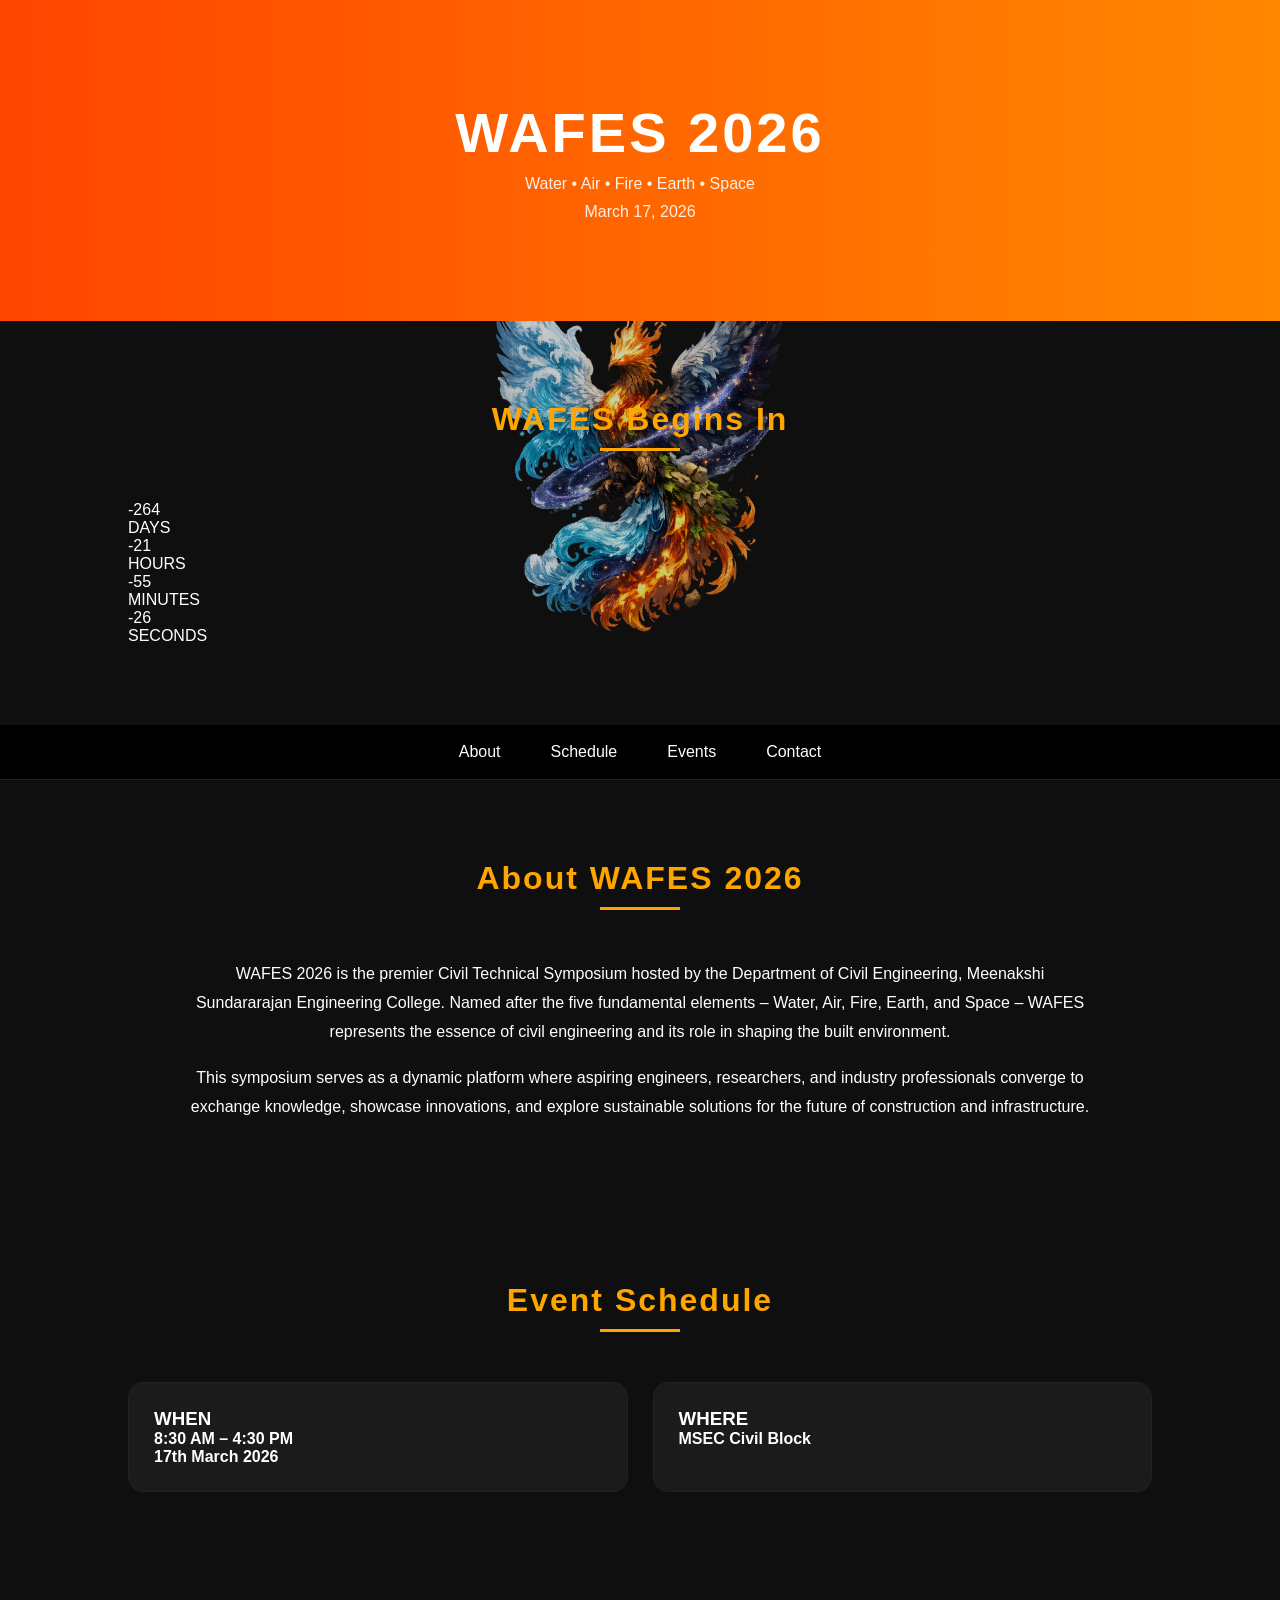
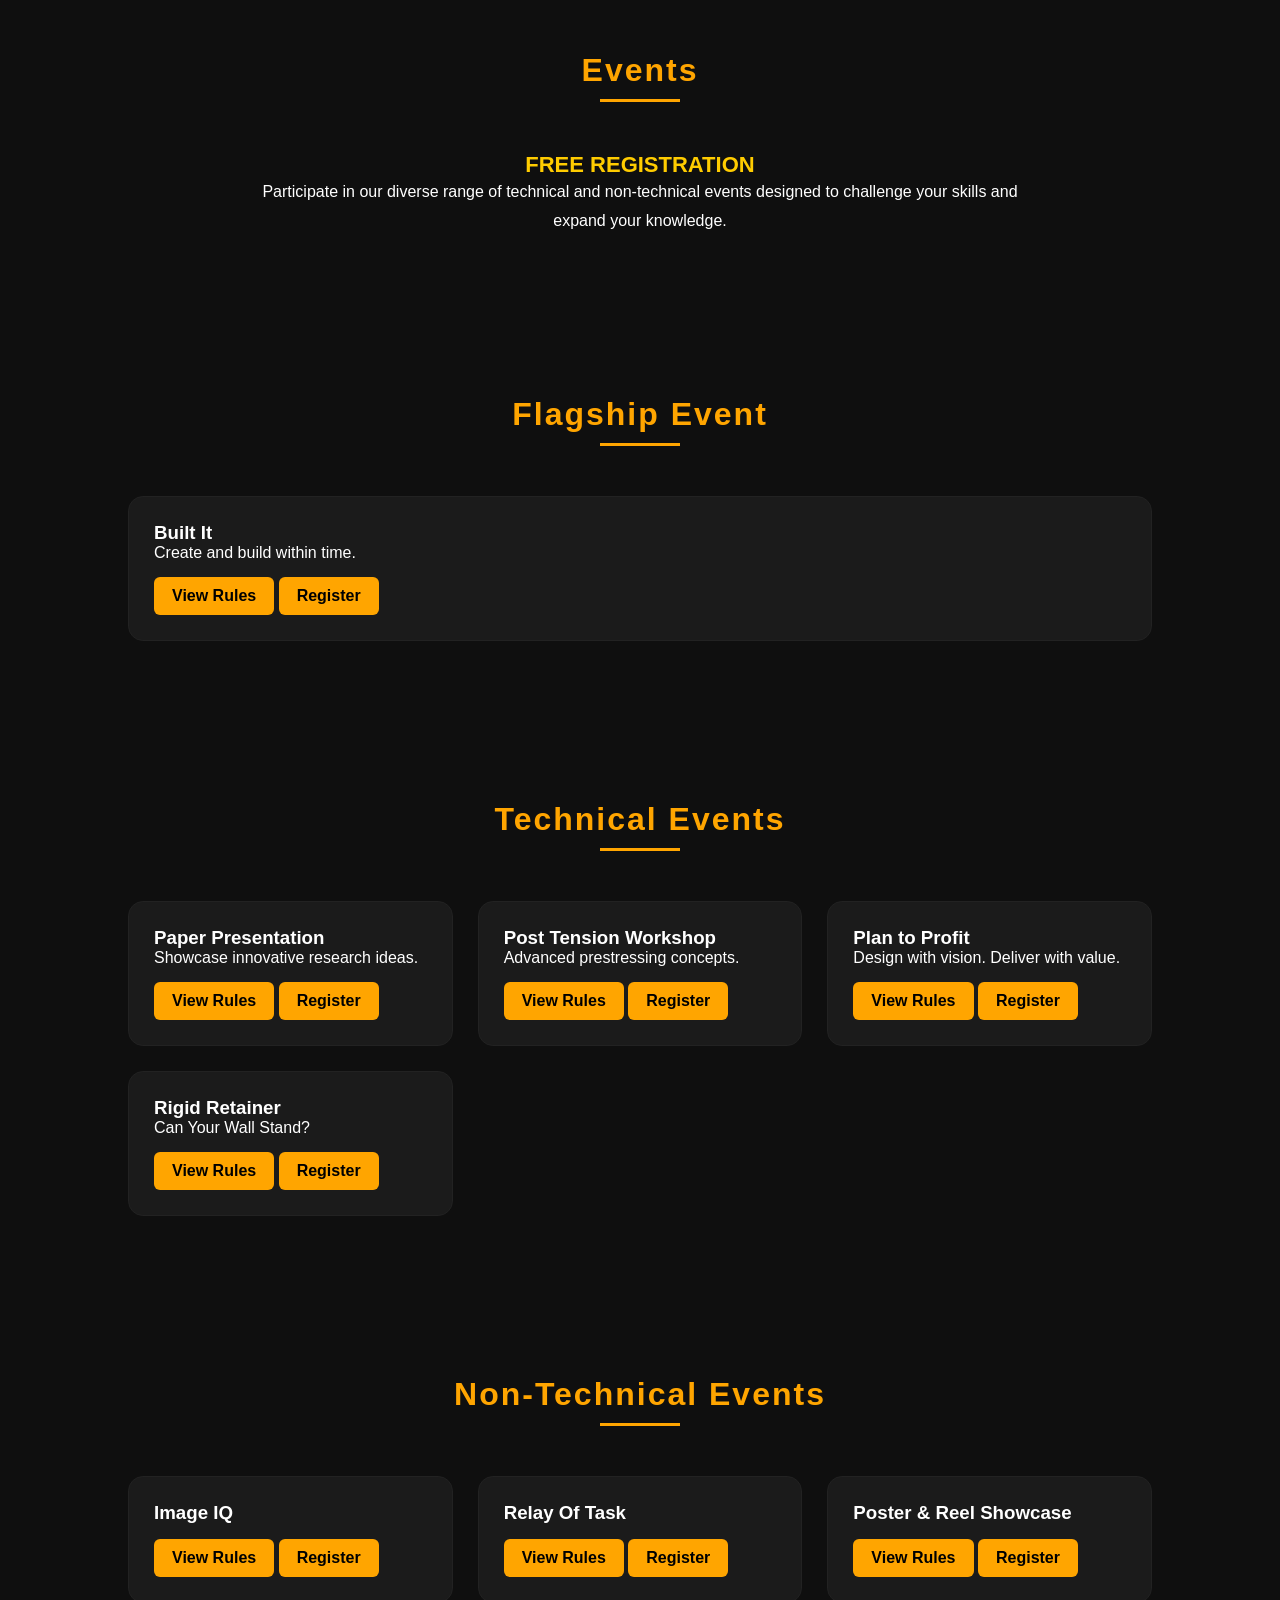
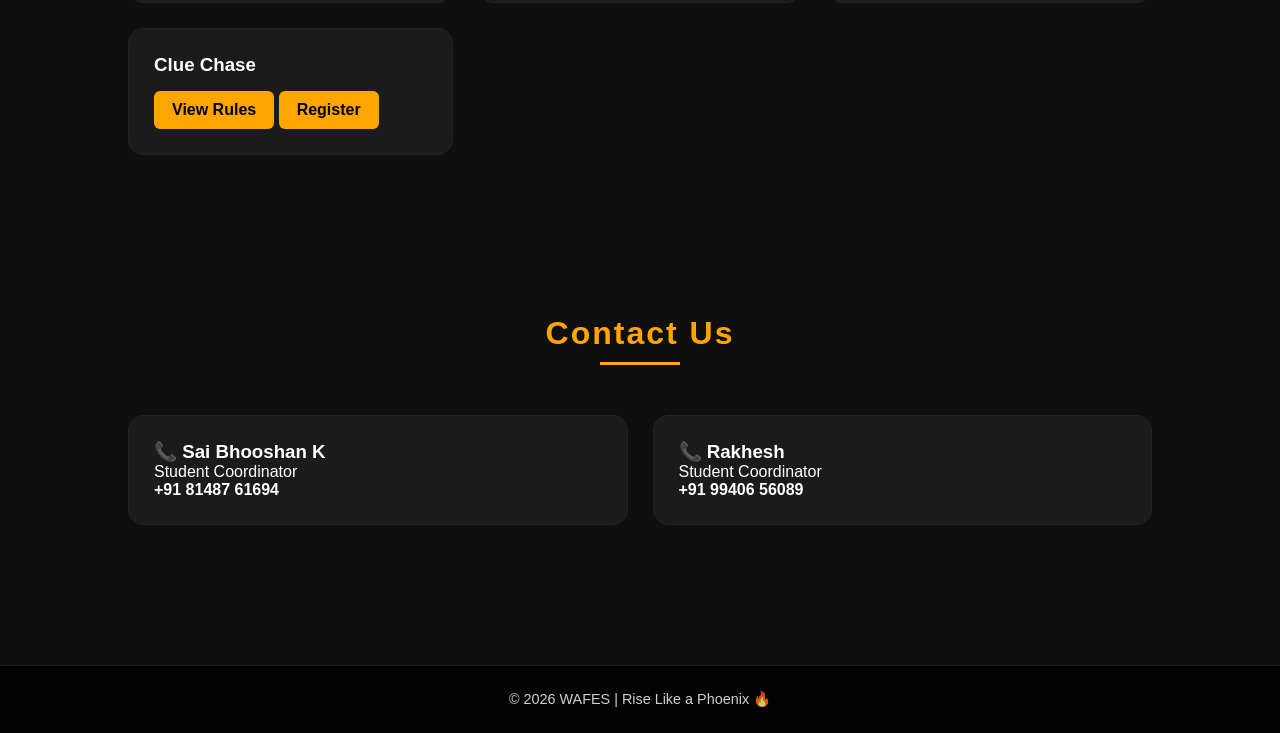
==== index.html @ 99a7db10 "Update index.html" ====
<!DOCTYPE html>
<html>
<head>
<title>WAFES 2026</title>
<link rel="stylesheet" href="style.css">
</head>
<body>

<header>
    <h1>WAFES 2026</h1>
    <p>Water • Air • Fire • Earth • Space</p>
    <p>March 17, 2026</p>
</header>
<section id="countdown" class="phoenix-countdown">

<h2 class="section-title">WAFES Begins In</h2>

<div class="countdown-container">

<div class="time-box">
<span id="days">00</span>
<p>DAYS</p>
</div>

<div class="time-box">
<span id="hours">00</span>
<p>HOURS</p>
</div>

<div class="time-box">
<span id="minutes">00</span>
<p>MINUTES</p>
</div>

<div class="time-box">
<span id="seconds">00</span>
<p>SECONDS</p>
</div>

</div>
</section>
<nav>
    <a href="#about">About</a>
    <a href="#schedule">Schedule</a>
    <a href="#events">Events</a>
    <a href="#contact">Contact</a>
</nav>

<!-- ================= ABOUT ================= -->

<section id="about">
<h2 class="section-title">About WAFES 2026</h2>

<p style="text-align:center; max-width:900px; margin:auto; line-height:1.8;">
WAFES 2026 is the premier Civil Technical Symposium hosted by the Department of Civil Engineering, 
Meenakshi Sundararajan Engineering College. Named after the five fundamental elements – 
Water, Air, Fire, Earth, and Space – WAFES represents the essence of civil engineering 
and its role in shaping the built environment.
</p>

<br>

<p style="text-align:center; max-width:900px; margin:auto; line-height:1.8;">
This symposium serves as a dynamic platform where aspiring engineers, researchers, and 
industry professionals converge to exchange knowledge, showcase innovations, and explore 
sustainable solutions for the future of construction and infrastructure.
</p>

</section>


<!-- ================= SCHEDULE ================= -->

<section id="schedule">
<h2 class="section-title">Event Schedule</h2>

<div class="card-container">

<div class="card">
<h3>WHEN</h3>
<p><strong>8:30 AM – 4:30 PM</strong></p>
<p><strong>17th March 2026</strong></p>
</div>

<div class="card">
<h3>WHERE</h3>
<p><strong>MSEC Civil Block</strong></p>
</div>

</div>
</section>


<!-- ================= EVENTS INTRO ================= -->

<section id="events">
<h2 class="section-title">Events</h2>

<p style="text-align:center; font-size:22px; font-weight:bold; color:#ffcc00;">
FREE REGISTRATION
</p>

<p style="text-align:center; max-width:800px; margin:auto; line-height:1.8;">
Participate in our diverse range of technical and non-technical events 
designed to challenge your skills and expand your knowledge.
</p>
</section>


<!-- ================= FLAGSHIP ================= -->

<section id="flagship">
<h2 class="section-title">Flagship Event</h2>
<div class="card-container">

<div class="card">
<h3>Built It</h3>
<p>Create and build within time.</p>
<a href="builtit.html" class="btn">View Rules</a>
<a href="https://forms.gle/LMR7s865c6bFuXPj8" class="btn" target="_blank">Register</a>
</div>

</div>
</section>


<!-- ================= TECHNICAL ================= -->

<section id="technical">
<h2 class="section-title">Technical Events</h2>
<div class="card-container">

<div class="card">
<h3>Paper Presentation</h3>
<p>Showcase innovative research ideas.</p>
<a href="paper.html" class="btn">View Rules</a>
<a href="https://forms.gle/YTh8qnEzkk6d4FWK6" class="btn" target="_blank">Register</a>
</div>

<div class="card">
<h3>Post Tension Workshop</h3>
<p>Advanced prestressing concepts.</p>
<a href="workshop.html" class="btn">View Rules</a>
<a href="https://forms.gle/D3djdrisc8imSuxW9" class="btn" target="_blank">Register</a>
</div>

<div class="card">
<h3>Plan to Profit</h3>
<p>Design with vision. Deliver with value.</p>
<a href="plantoprofit.html" class="btn">View Rules</a>
<a href="https://forms.gle/Ut1b26P6ozjXhBGm8" class="btn" target="_blank">Register</a>
</div>

<div class="card">
<h3>Rigid Retainer</h3>
<p>Can Your Wall Stand?</p>
<a href="rigidretainer.html" class="btn">View Rules</a>
<a href="https://forms.gle/1PHWmbJtMH1wiXCJ9" class="btn" target="_blank">Register</a>
</div>

</div>
</section>


<!-- ================= NON TECHNICAL ================= -->

<section id="nontechnical">
<h2 class="section-title">Non-Technical Events</h2>
<div class="card-container">

<div class="card">
<h3>Image IQ</h3>
<a href="imageiq.html" class="btn">View Rules</a>
<a href="https://forms.gle/N59PdUMirotVu2ZA7" class="btn" target="_blank">Register</a>
</div>

<div class="card">
<h3>Relay Of Task</h3>
<a href="relayoftask.html" class="btn">View Rules</a>
<a href="https://forms.gle/SJU5eb6zxQ5WBH6Y6" class="btn" target="_blank">Register</a>
</div>

<div class="card">
<h3>Poster & Reel Showcase</h3>
<a href="reelshowcase.html" class="btn">View Rules</a>
<a href="https://forms.gle/GQEqpPAKpvbL6JX58" class="btn" target="_blank">Register</a>
</div>

<div class="card">
<h3>Clue Chase</h3>
<a href="cluechase.html" class="btn">View Rules</a>
<a href="https://forms.gle/FziQ5K68jniT3Gco8" class="btn" target="_blank">Register</a>
</div>

</div>
</section>


<!-- ================= CONTACT ================= -->

<section id="contact">
<h2 class="section-title">Contact Us</h2>

<div class="card-container">

<div class="card">
<h3>📞 Sai Bhooshan K</h3>
<p>Student Coordinator</p>
<p><strong>+91 81487 61694</strong></p>
</div>

<div class="card">
<h3>📞 Rakhesh</h3>
<p>Student Coordinator</p>
<p><strong>+91 99406 56089</strong></p>
</div>


</div>
</section>


<footer>
© 2026 WAFES | Rise Like a Phoenix 🔥
</footer>

<img src="phoenix.png" class="phoenix">
<script>

const eventDate = new Date("March 17, 2026 09:00:00").getTime();

setInterval(function() {

const now = new Date().getTime();
const distance = eventDate - now;

const days = Math.floor(distance / (1000 * 60 * 60 * 24));
const hours = Math.floor((distance % (1000 * 60 * 60 * 24)) / (1000 * 60 * 60));
const minutes = Math.floor((distance % (1000 * 60 * 60)) / (1000 * 60));
const seconds = Math.floor((distance % (1000 * 60)) / 1000);

document.getElementById("days").innerHTML = days;
document.getElementById("hours").innerHTML = hours;
document.getElementById("minutes").innerHTML = minutes;
document.getElementById("seconds").innerHTML = seconds;

},1000);

</script>
</body>

</html>
---- style.css ----
* {
    margin: 0;
    padding: 0;
    box-sizing: border-box;
    font-family: 'Segoe UI', sans-serif;
    scroll-behavior: smooth;
}

body {
    background: #0f0f0f;
    color: white;
}

/* ================= HEADER ================= */

header {
    text-align: center;
    padding: 100px 20px;
    background: linear-gradient(90deg, #ff4500, #ff8800);
    position: relative;
    overflow: hidden;
}

header h1 {
    font-size: 3.5rem;
    letter-spacing: 3px;
    animation: fadeInDown 1s ease;
}

header p {
    margin-top: 10px;
    opacity: 0.9;
}

/* ================= NAV ================= */

nav {
    background: black;
    display: flex;
    justify-content: center;
    padding: 18px;
    position: sticky;
    top: 0;
    z-index: 1000;
    border-bottom: 1px solid #222;
}

nav a {
    color: white;
    margin: 0 25px;
    text-decoration: none;
    position: relative;
    transition: 0.3s ease;
}

nav a::after {
    content: "";
    width: 0%;
    height: 2px;
    background: orange;
    position: absolute;
    bottom: -5px;
    left: 0;
    transition: 0.3s;
}

nav a:hover::after {
    width: 100%;
}

nav a:hover {
    color: orange;
}

/* ================= SECTIONS ================= */

section {
    padding: 80px 10%;
}

.section-title {
    text-align: center;
    margin-bottom: 50px;
    color: orange;
    font-size: 2rem;
    letter-spacing: 2px;
    position: relative;
}

.section-title::after {
    content: "";
    width: 80px;
    height: 3px;
    background: orange;
    display: block;
    margin: 10px auto;
}

/* ================= CARDS ================= */

.card-container {
    display: grid;
    grid-template-columns: repeat(auto-fit, minmax(250px, 1fr));
    gap: 25px;
}

.card {
    background: #1b1b1b;
    padding: 25px;
    border-radius: 15px;
    transition: 0.4s ease;
    border: 1px solid #222;
    position: relative;
    overflow: hidden;
}

.card:hover {
    transform: translateY(-10px);
    box-shadow: 0 0 20px rgba(255, 136, 0, 0.4);
    border: 1px solid orange;
}

/* subtle top glow line */
.card::before {
    content: "";
    position: absolute;
    top: 0;
    left: 0;
    height: 3px;
    width: 0%;
    background: linear-gradient(90deg, #ff4500, orange);
    transition: 0.4s;
}

.card:hover::before {
    width: 100%;
}

/* ================= BUTTONS ================= */

.btn {
    display: inline-block;
    margin-top: 15px;
    padding: 10px 18px;
    background: orange;
    color: black;
    text-decoration: none;
    border-radius: 6px;
    font-weight: bold;
    transition: 0.3s ease;
}

.btn:hover {
    background: #ff4500;
    transform: scale(1.05);
    box-shadow: 0 0 12px rgba(255, 136, 0, 0.6);
}

/* ================= FOOTER ================= */

footer {
    text-align: center;
    padding: 25px;
    background: black;
    margin-top: 60px;
    border-top: 1px solid #222;
    font-size: 0.9rem;
    opacity: 0.8;
}

/* ================= ANIMATIONS ================= */

@keyframes fadeInDown {
    from {
        opacity: 0;
        transform: translateY(-30px);
    }
    to {
        opacity: 1;
        transform: translateY(0);
    }
}/* Cinematic Phoenix Entry */

.phoenix {
    position: fixed;
    top: 50%;
    left: 50%;
    width: 150px;
    transform: translate(-50%, -50%) scale(0.2);
    animation: phoenixEntry 4s ease-out forwards, 
               phoenixHover 4s ease-in-out infinite 4s;
    opacity: 0;
    z-index: -1;
    pointer-events: none;
}

/* Flying toward us */
@keyframes phoenixEntry {
    0% {
        transform: translate(-50%, -50%) scale(0.2);
        opacity: 0;
    }
    50% {
        opacity: 1;
    }
    100% {
        transform: translate(-50%, -50%) scale(2);
        opacity: 0.8;
    }
}

/* Hover effect */
@keyframes phoenixHover {
    0% {
        transform: translate(-50%, -52%) scale(2);
    }
    50% {
        transform: translate(-50%, -48%) scale(2);
    }
    100% {
        transform: translate(-50%, -52%) scale(2);
    }
}
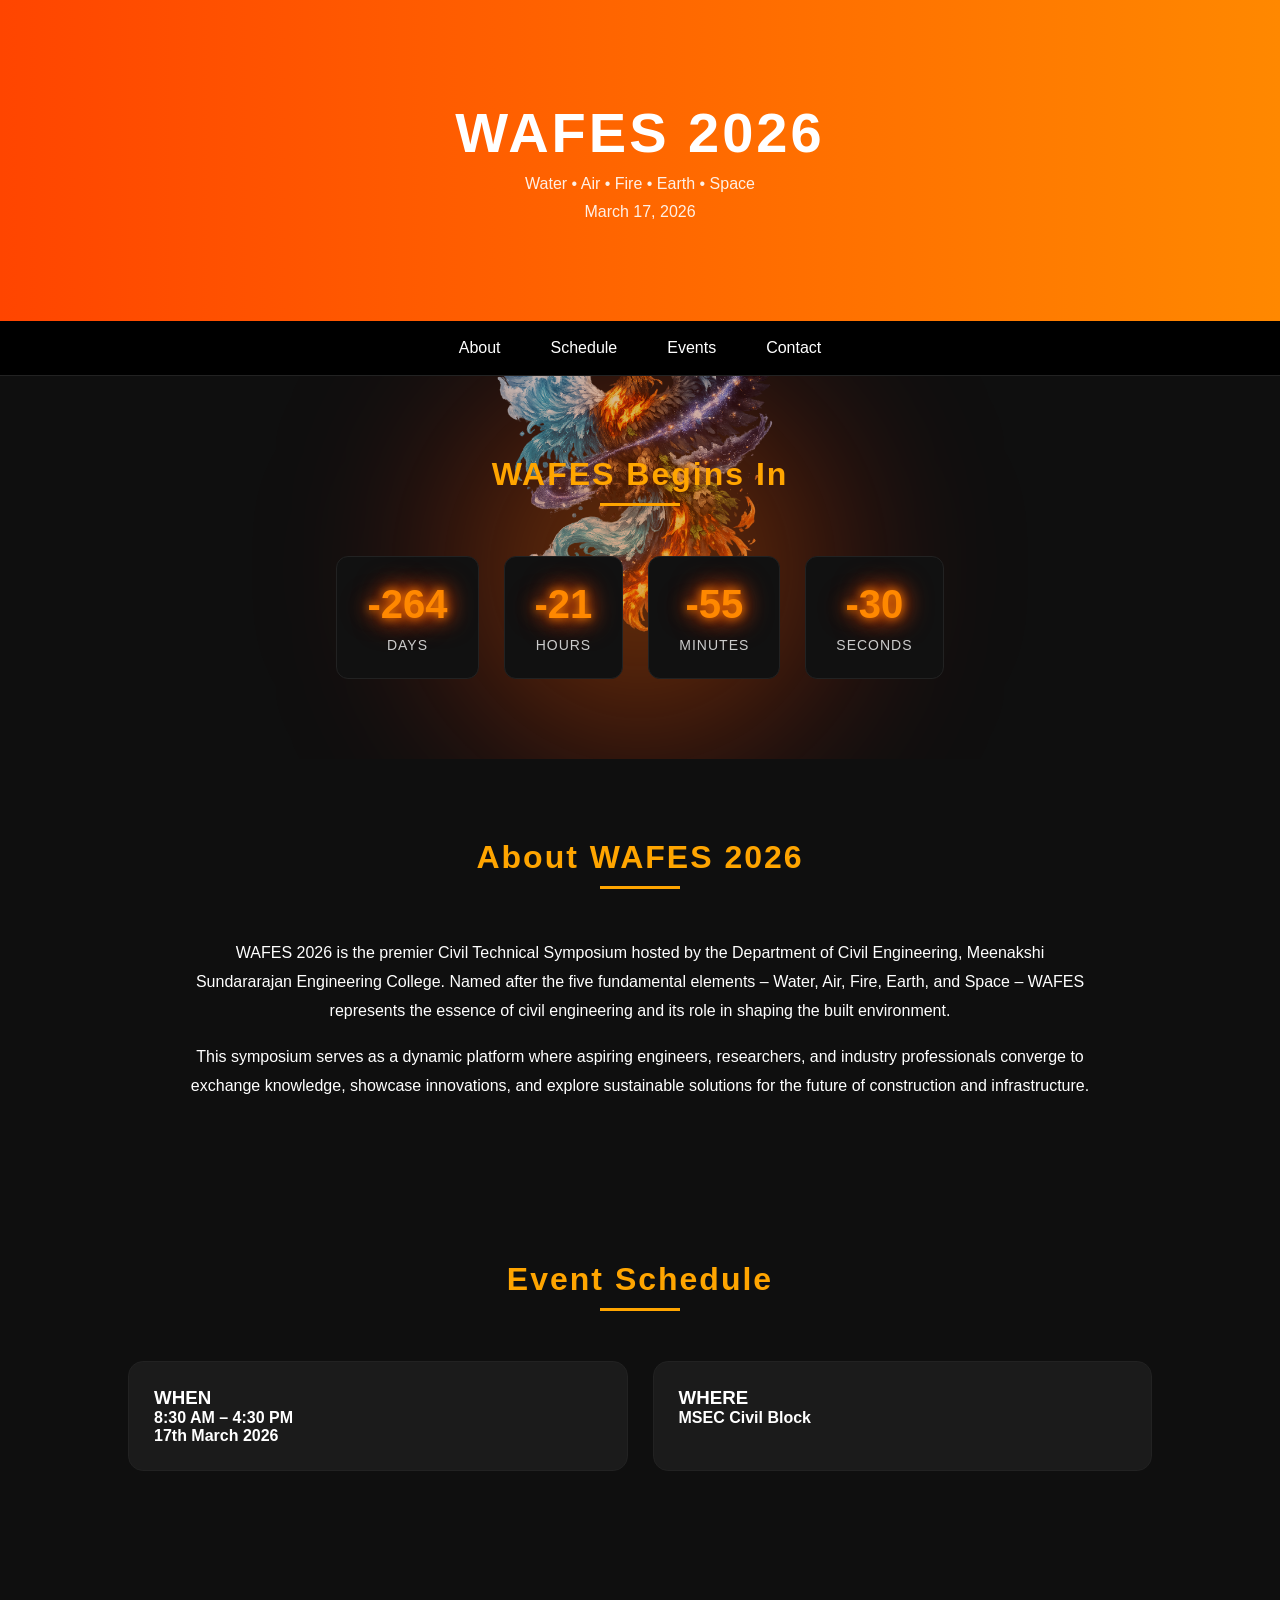
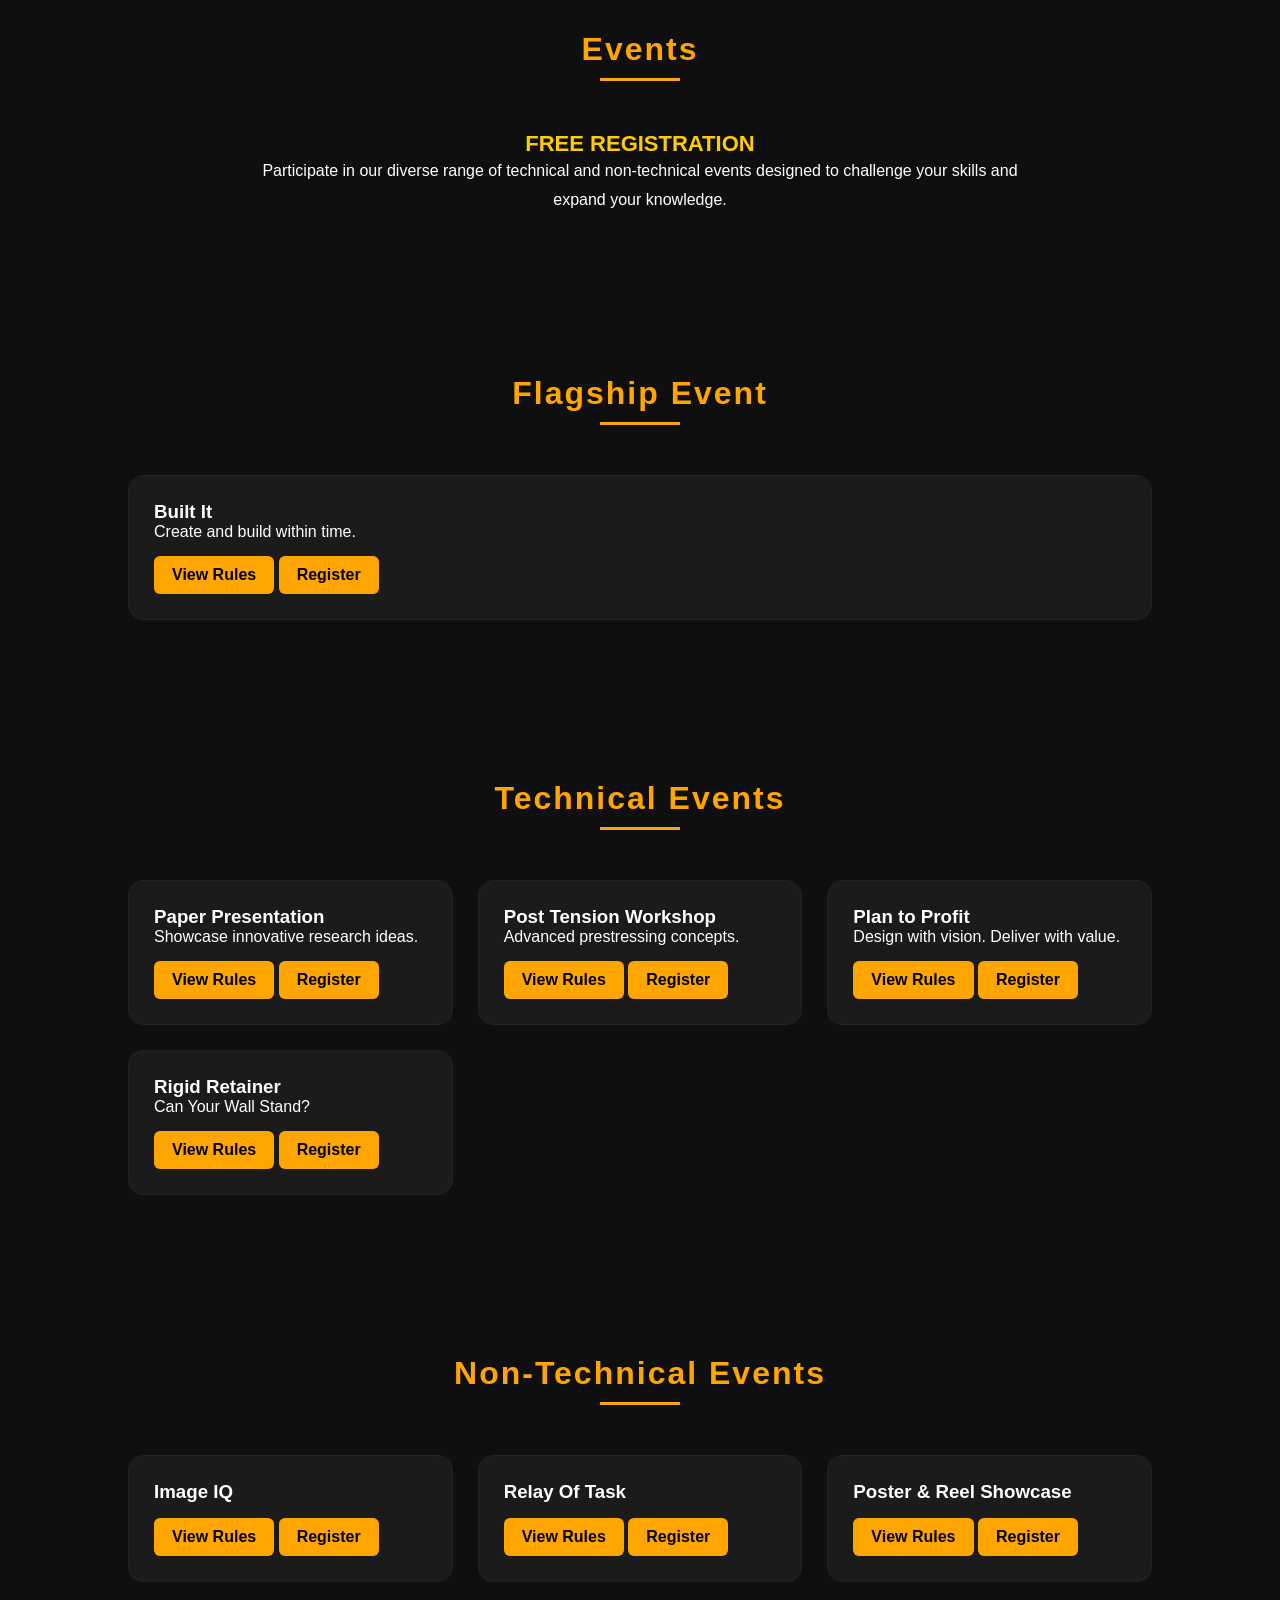
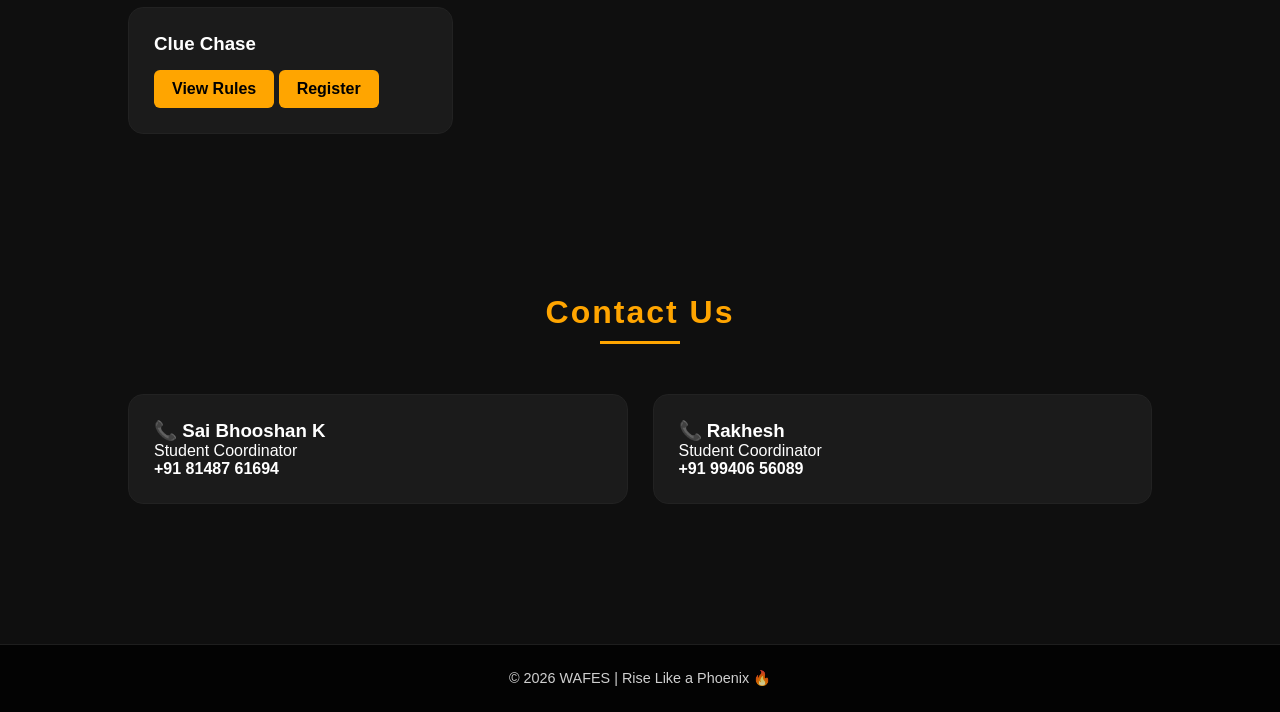
==== commit b296d359: "Update index.html" ====
--- a/index.html
+++ b/index.html
@@ -11,40 +11,41 @@
     <p>Water • Air • Fire • Earth • Space</p>
     <p>March 17, 2026</p>
 </header>
-<section id="countdown" class="phoenix-countdown">
-
-<h2 class="section-title">WAFES Begins In</h2>
-
-<div class="countdown-container">
-
-<div class="time-box">
-<span id="days">00</span>
-<p>DAYS</p>
-</div>
-
-<div class="time-box">
-<span id="hours">00</span>
-<p>HOURS</p>
-</div>
-
-<div class="time-box">
-<span id="minutes">00</span>
-<p>MINUTES</p>
-</div>
-
-<div class="time-box">
-<span id="seconds">00</span>
-<p>SECONDS</p>
-</div>
-
-</div>
-</section>
 <nav>
     <a href="#about">About</a>
     <a href="#schedule">Schedule</a>
     <a href="#events">Events</a>
     <a href="#contact">Contact</a>
 </nav>
+<section id="countdown" class="phoenix-countdown">
+
+<h2 class="section-title">WAFES Begins In</h2>
+
+<div class="countdown-container">
+
+<div class="time-box">
+<span id="days">00</span>
+<p>DAYS</p>
+</div>
+
+<div class="time-box">
+<span id="hours">00</span>
+<p>HOURS</p>
+</div>
+
+<div class="time-box">
+<span id="minutes">00</span>
+<p>MINUTES</p>
+</div>
+
+<div class="time-box">
+<span id="seconds">00</span>
+<p>SECONDS</p>
+</div>
+
+</div>
+</section>
+
 
 <!-- ================= ABOUT ================= -->
 
@@ -252,3 +253,4 @@
 </html>
 
 
+
--- a/style.css
+++ b/style.css
@@ -221,3 +221,85 @@
         transform: translate(-50%, -52%) scale(2);
     }
 }
+/* COUNTDOWN */
+
+.countdown-container{
+display:flex;
+justify-content:center;
+gap:25px;
+margin-top:40px;
+flex-wrap:wrap;
+}
+
+.time-box{
+background:#111;
+padding:25px 30px;
+border-radius:12px;
+text-align:center;
+border:1px solid #222;
+transition:0.4s;
+}
+
+.time-box span{
+font-size:2.5rem;
+font-weight:bold;
+color:#ff8800;
+text-shadow:0 0 10px #ff8800,
+0 0 20px #ff4500,
+0 0 30px #ff4500;
+}
+
+.time-box p{
+margin-top:10px;
+font-size:14px;
+letter-spacing:1px;
+color:#ccc;
+}
+
+.time-box:hover{
+transform:translateY(-8px);
+box-shadow:0 0 20px rgba(255,136,0,0.7),
+0 0 40px rgba(255,69,0,0.6);
+border:1px solid orange;
+}
+
+/* PHOENIX FLAME GLOW */
+
+.phoenix-countdown{
+position:relative;
+overflow:hidden;
+}
+
+.phoenix-countdown::before{
+content:"";
+position:absolute;
+top:50%;
+left:50%;
+transform:translate(-50%,-50%);
+width:500px;
+height:500px;
+background:radial-gradient(circle,
+rgba(255,136,0,0.4) 0%,
+rgba(255,69,0,0.3) 40%,
+rgba(255,0,0,0.1) 60%,
+transparent 75%);
+filter:blur(80px);
+animation:flameMove 6s infinite alternate;
+z-index:0;
+}
+
+.countdown-container{
+position:relative;
+z-index:1;
+}
+
+@keyframes flameMove{
+0%{
+transform:translate(-50%,-50%) scale(1);
+opacity:0.7;
+}
+100%{
+transform:translate(-50%,-55%) scale(1.2);
+opacity:1;
+}
+}
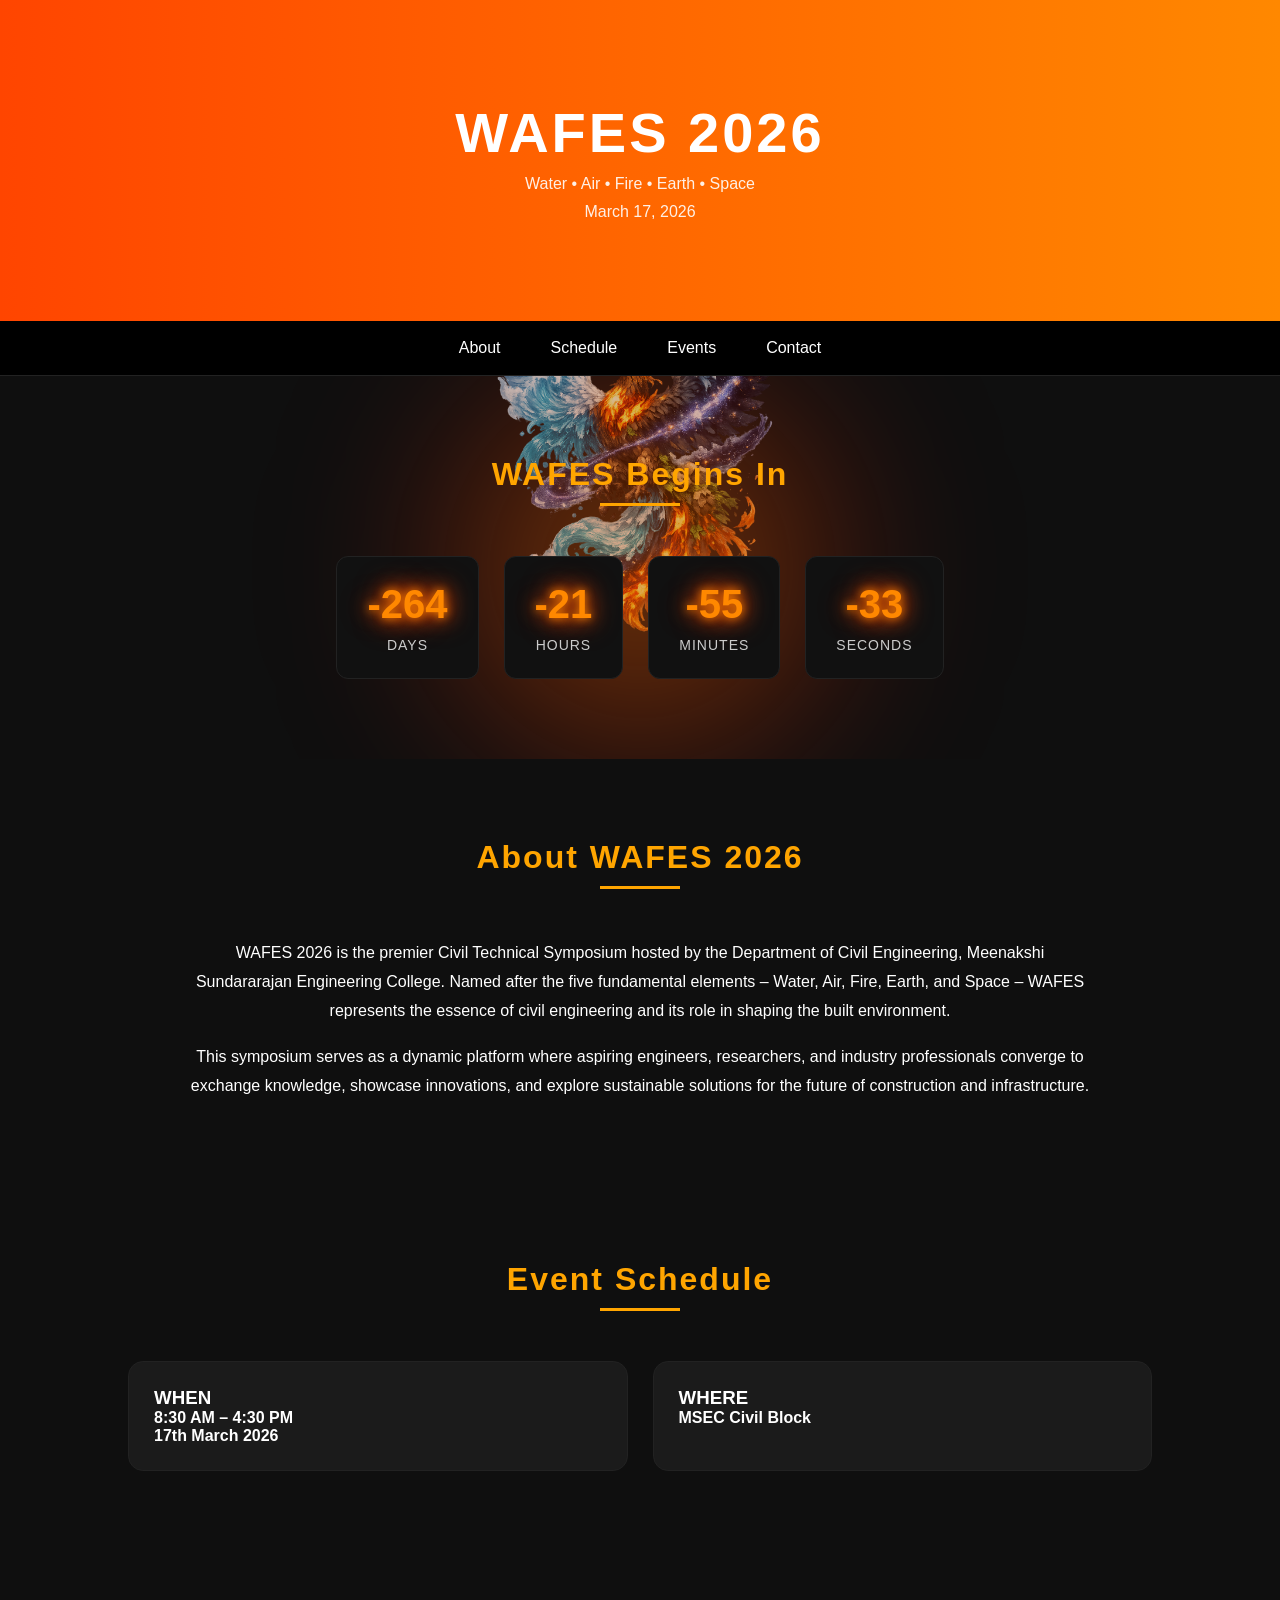
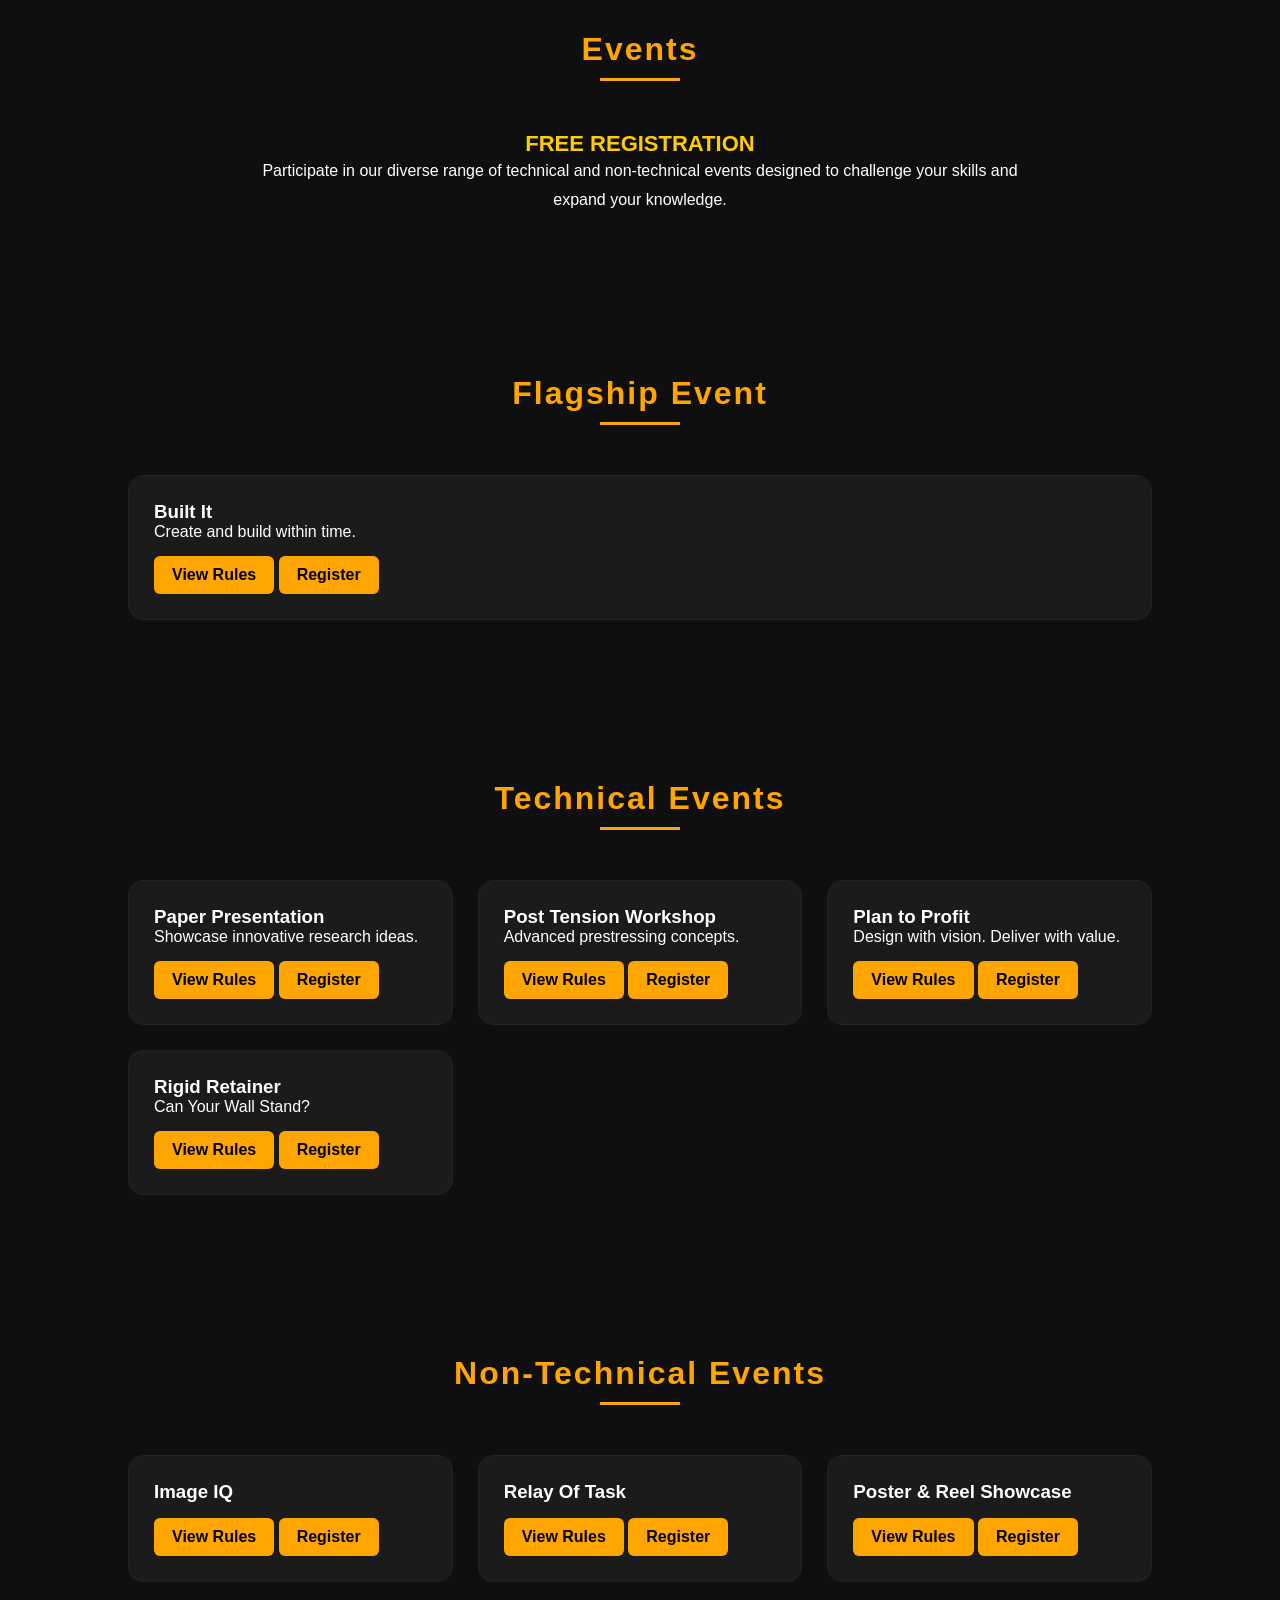
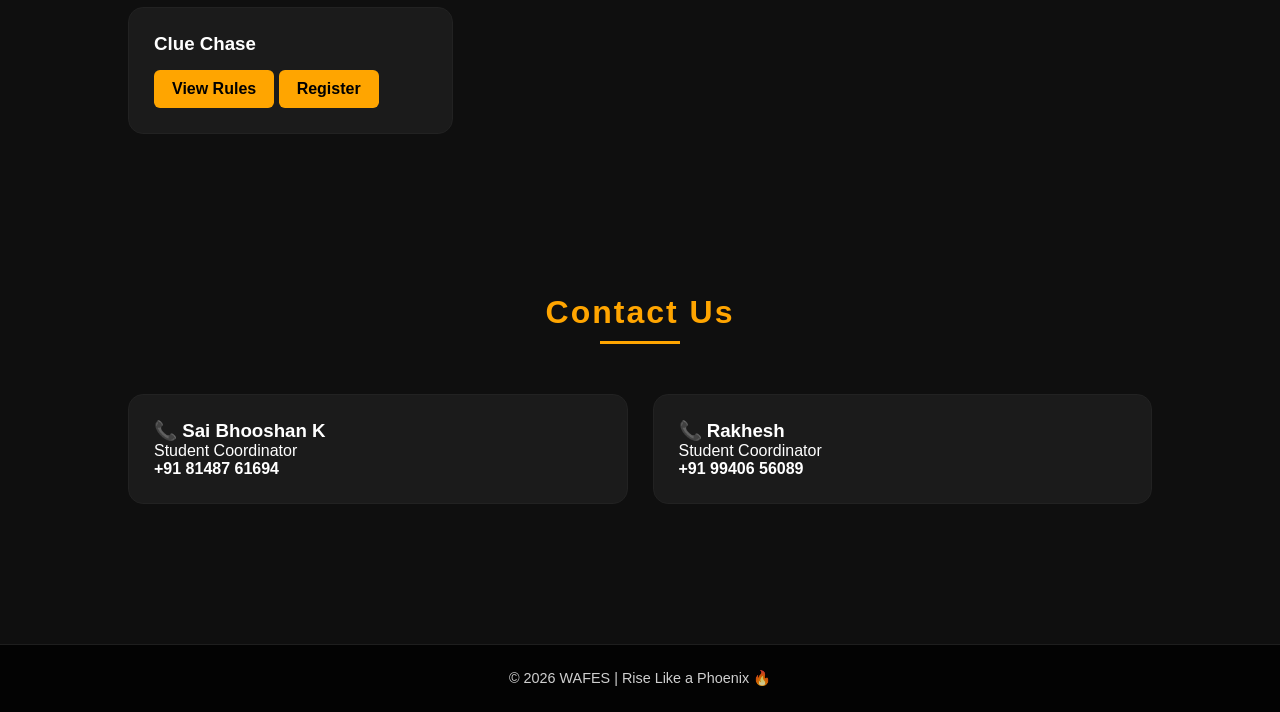
==== commit f038f44b: "Update index.html" ====
--- a/index.html
+++ b/index.html
@@ -2,6 +2,7 @@
 <html>
 <head>
 <title>WAFES 2026</title>
+<meta name="viewport" content="width=device-width, initial-scale=1.0">
 <link rel="stylesheet" href="style.css">
 </head>
 <body>
@@ -254,3 +255,4 @@
 
 
 
+
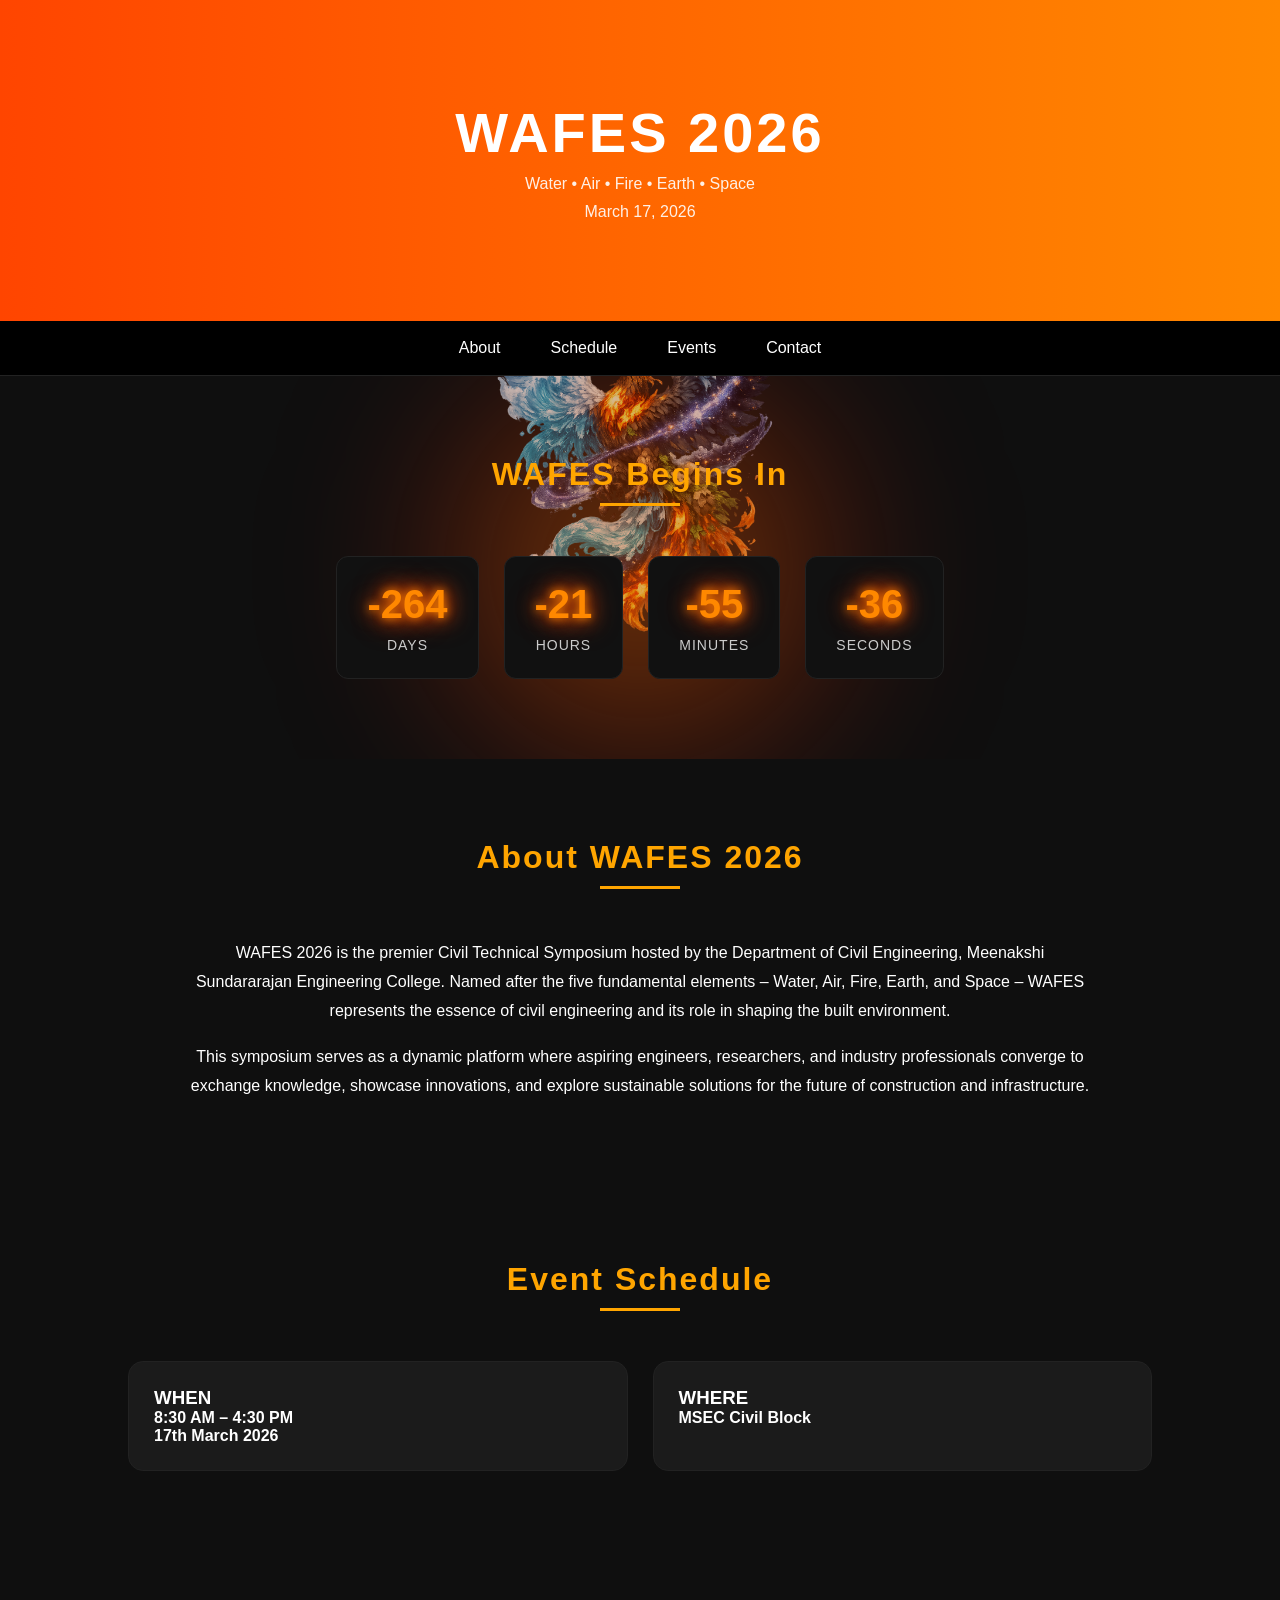
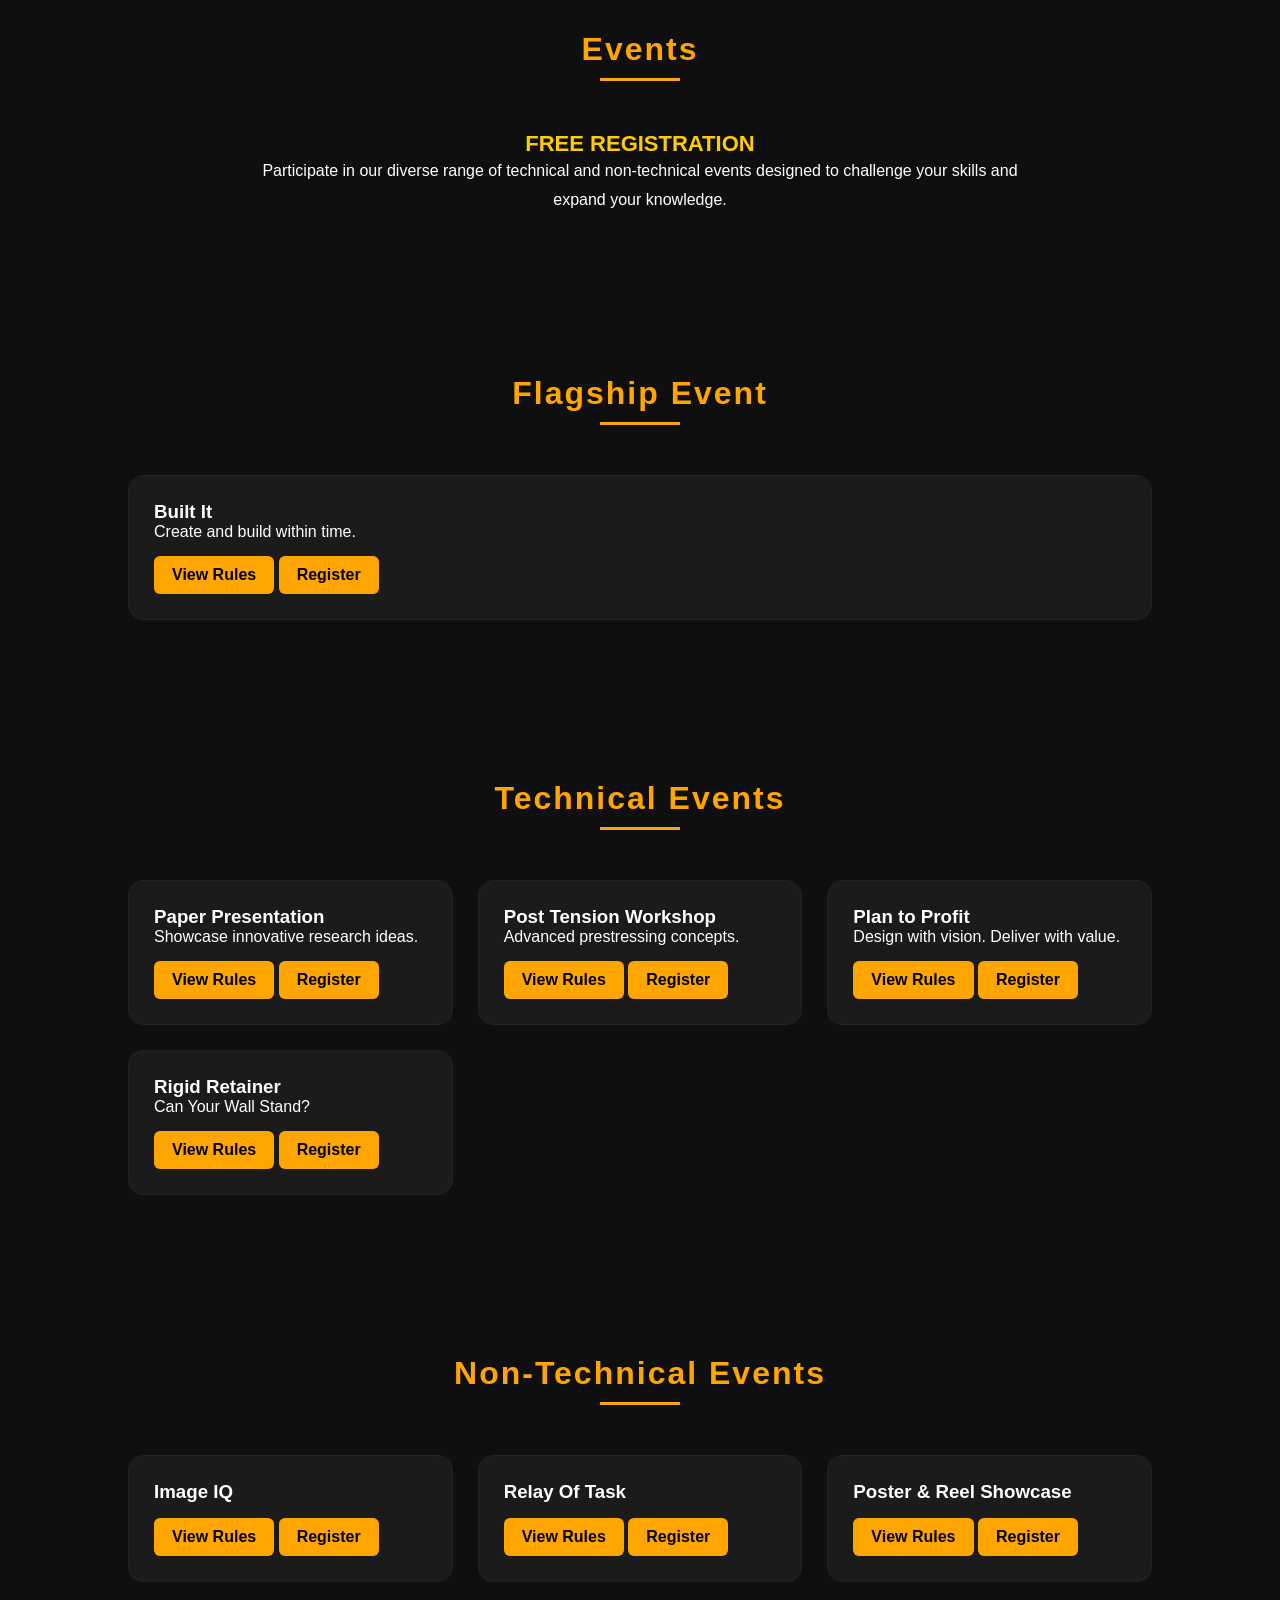
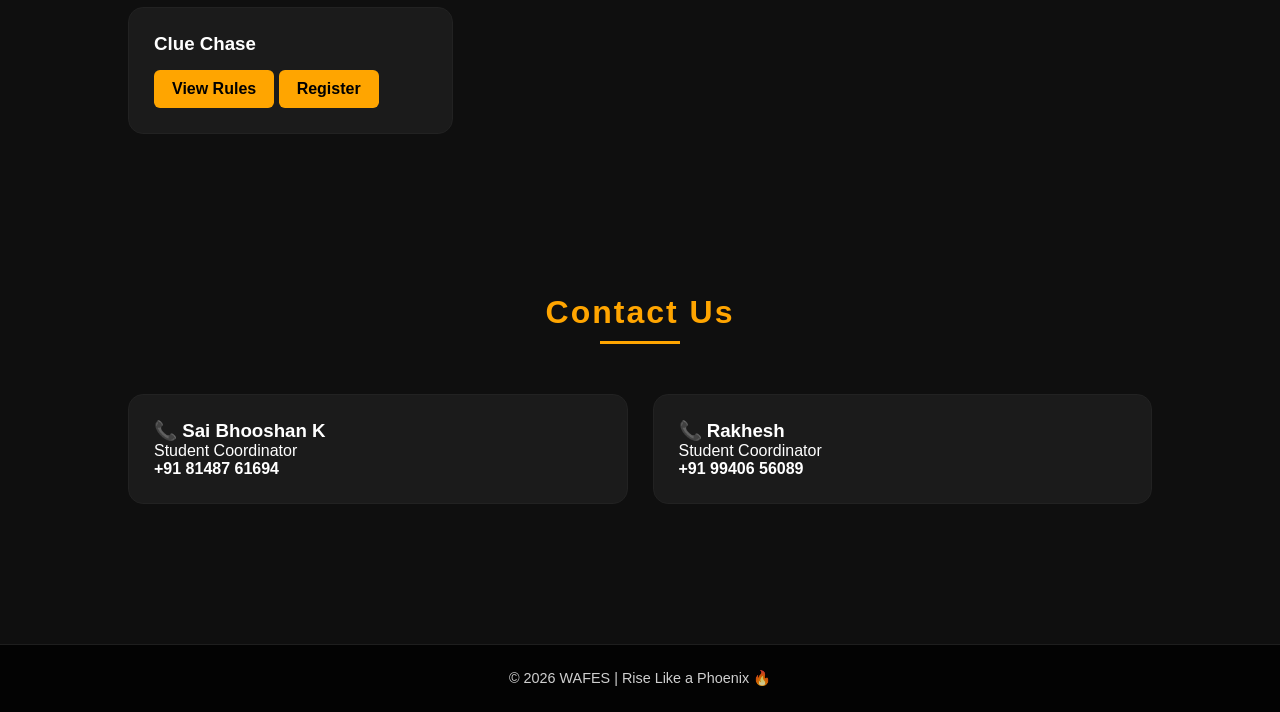
==== commit cd403843: "Update index.html" ====
--- a/index.html
+++ b/index.html
@@ -3,6 +3,7 @@
 <head>
 <title>WAFES 2026</title>
 <meta name="viewport" content="width=device-width, initial-scale=1.0">
+<link href="https://fonts.googleapis.com/css2?family=Orbitron:wght@400;600;800&display=swap" rel="stylesheet">
 <link rel="stylesheet" href="style.css">
 </head>
 <body>
@@ -256,3 +257,4 @@
 
 
 
+
--- a/style.css
+++ b/style.css
@@ -303,3 +303,57 @@
 opacity:1;
 }
 }
+/* MOBILE RESPONSIVE */
+
+@media (max-width:768px){
+
+header{
+padding:50px 15px;
+}
+
+header h1{
+font-size:2rem;
+}
+
+nav{
+flex-wrap:wrap;
+gap:10px;
+}
+
+nav a{
+margin:5px 10px;
+font-size:14px;
+}
+
+section{
+padding:50px 6%;
+}
+
+.section-title{
+font-size:1.6rem;
+}
+
+.card-container{
+grid-template-columns:1fr;
+}
+
+.countdown-container{
+display:flex;
+justify-content:center;
+gap:8px;
+flex-wrap:nowrap;   /* prevents second line */
+}
+
+.time-box{
+padding:10px 12px;
+min-width:60px;
+}
+
+.time-box span{
+font-size:1.4rem;
+}
+
+.time-box p{
+font-size:10px;
+}
+
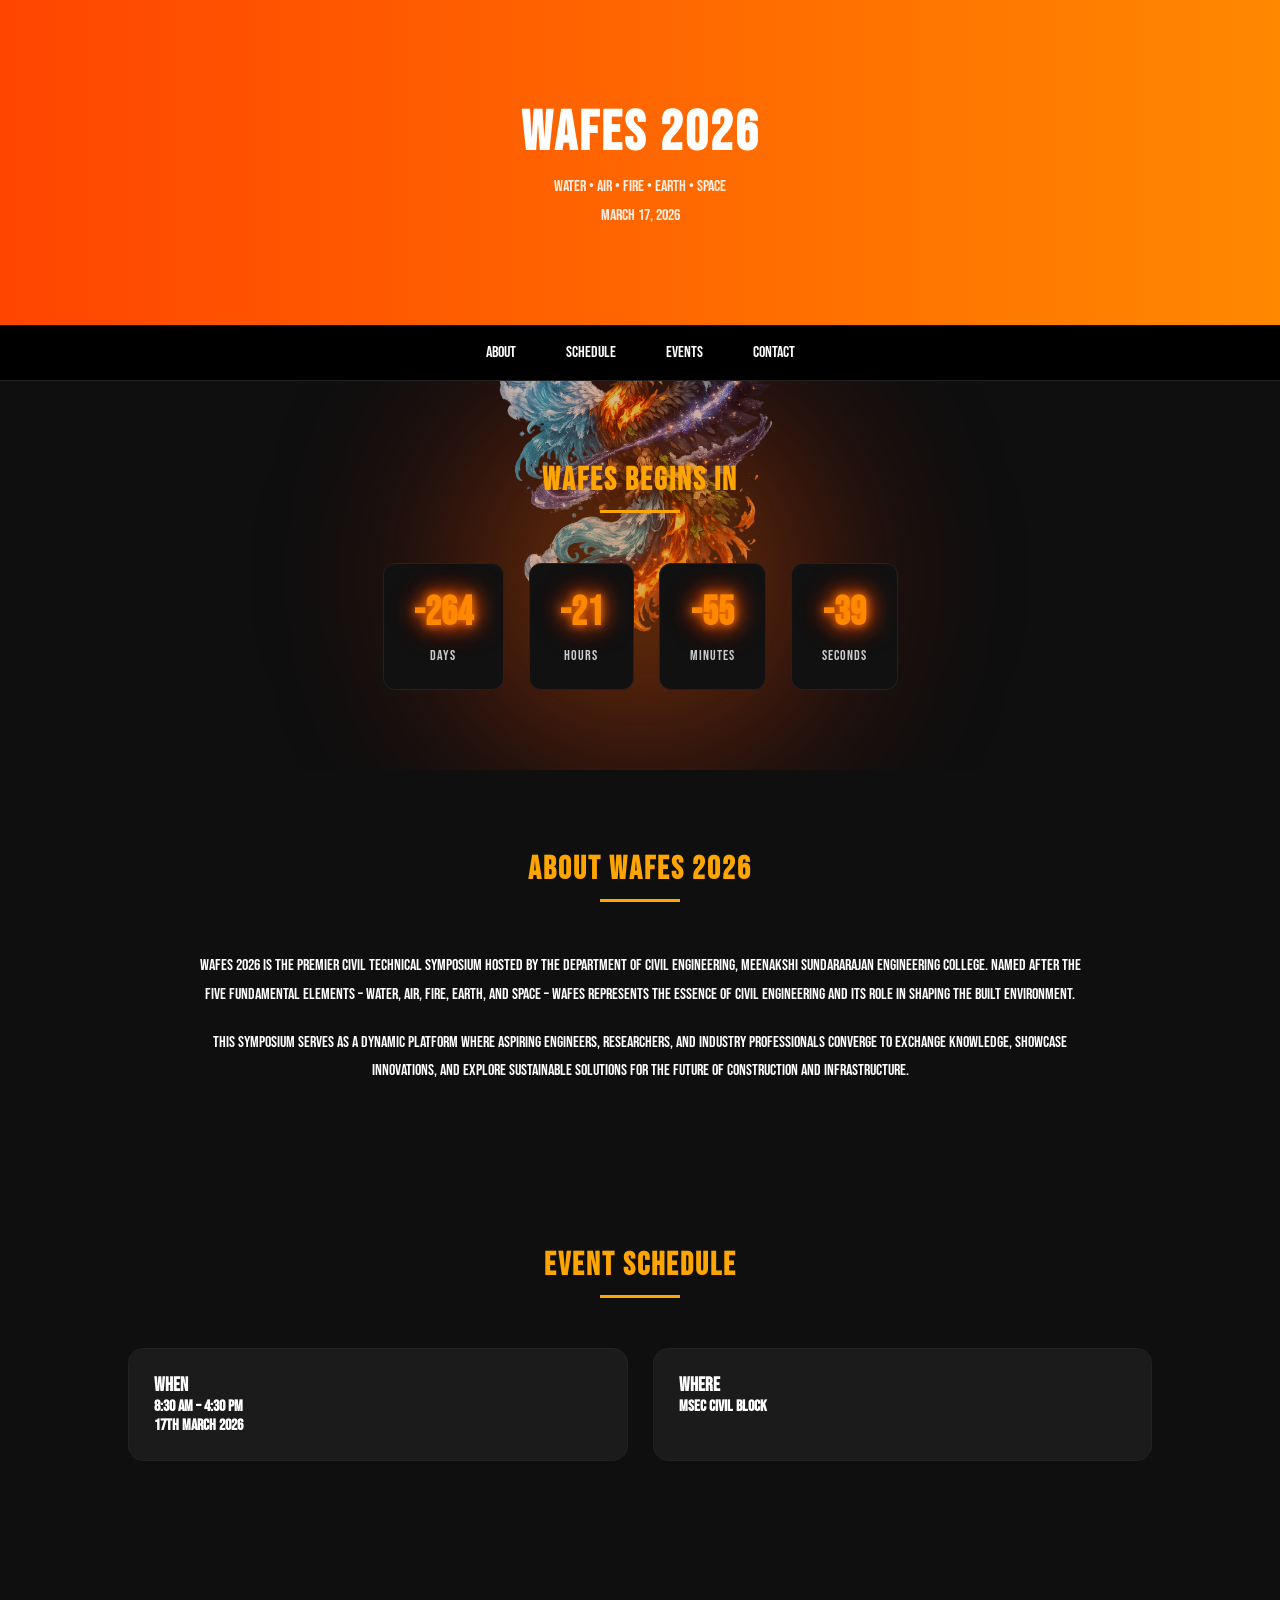
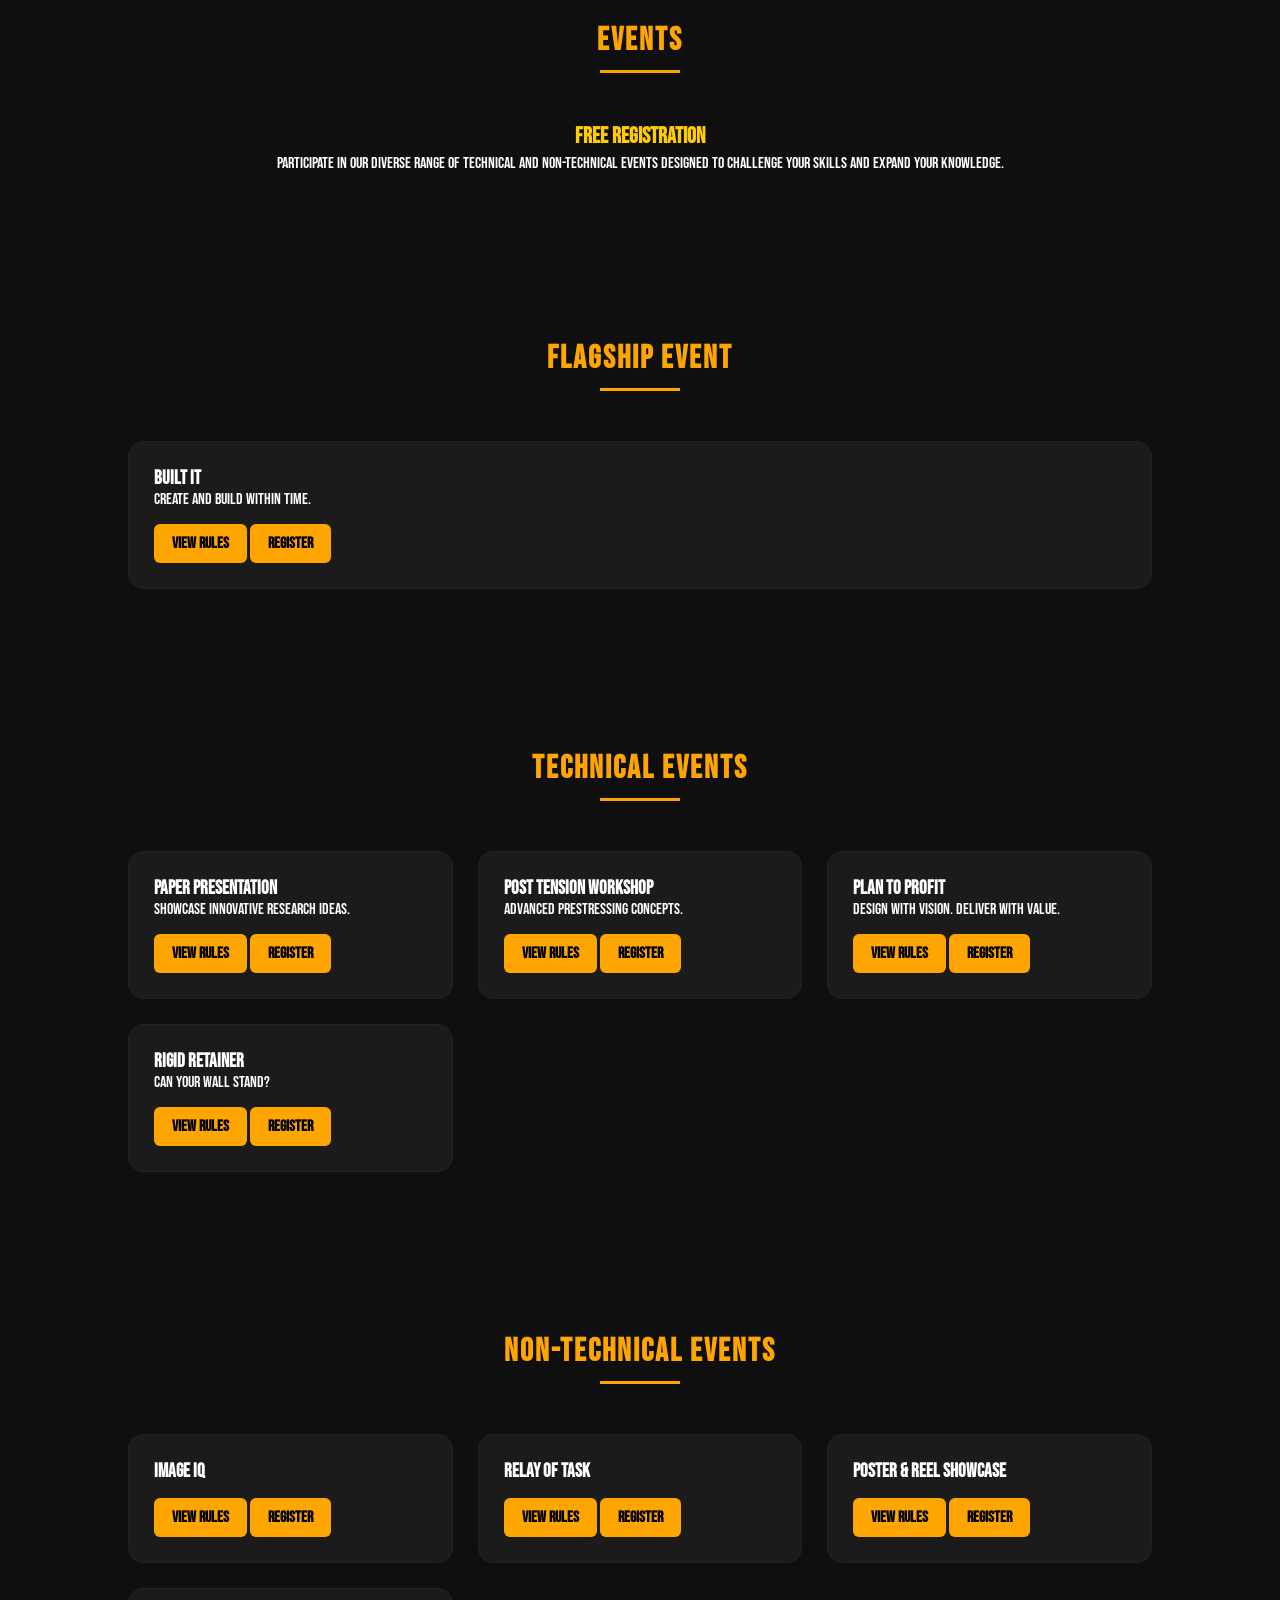
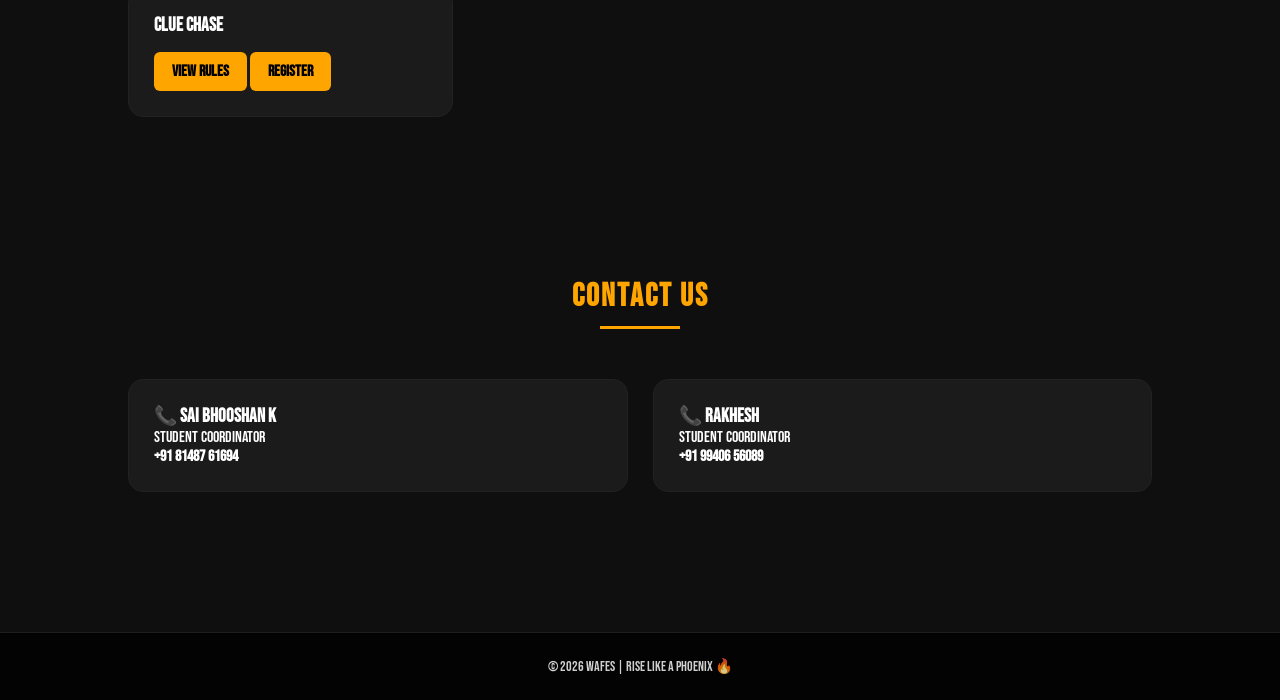
==== commit c5b2be5b: "Update index.html" ====
--- a/index.html
+++ b/index.html
@@ -3,7 +3,7 @@
 <head>
 <title>WAFES 2026</title>
 <meta name="viewport" content="width=device-width, initial-scale=1.0">
-<link href="https://fonts.googleapis.com/css2?family=Orbitron:wght@400;600;800&display=swap" rel="stylesheet">
+<link href="https://fonts.googleapis.com/css2?family=Bebas+Neue&display=swap" rel="stylesheet">
 <link rel="stylesheet" href="style.css">
 </head>
 <body>
@@ -258,3 +258,4 @@
 
 
 
+
--- a/style.css
+++ b/style.css
@@ -2,7 +2,7 @@
     margin: 0;
     padding: 0;
     box-sizing: border-box;
-    font-family: 'Segoe UI', sans-serif;
+    font-family: 'Bebas Neue', sans-serif;
     scroll-behavior: smooth;
 }
 
@@ -356,4 +356,50 @@
 .time-box p{
 font-size:10px;
 }
-
+:root{
+--main-orange:#ff7a00;
+}
+
+/* glowing titles */
+
+h1,h2{
+color:var(--main-orange);
+text-shadow:
+0 0 5px var(--main-orange),
+0 0 15px var(--main-orange),
+0 0 30px var(--main-orange);
+}
+
+/* glowing buttons */
+
+button,
+.register-btn,
+.back-btn{
+
+background:var(--main-orange);
+color:black;
+border:none;
+padding:12px 25px;
+font-weight:bold;
+border-radius:6px;
+
+box-shadow:
+0 0 10px var(--main-orange),
+0 0 25px var(--main-orange);
+
+transition:0.3s;
+}
+
+button:hover,
+.register-btn:hover,
+.back-btn:hover{
+
+transform:scale(1.05);
+
+box-shadow:
+0 0 20px var(--main-orange),
+0 0 40px var(--main-orange);
+
+}
+
+
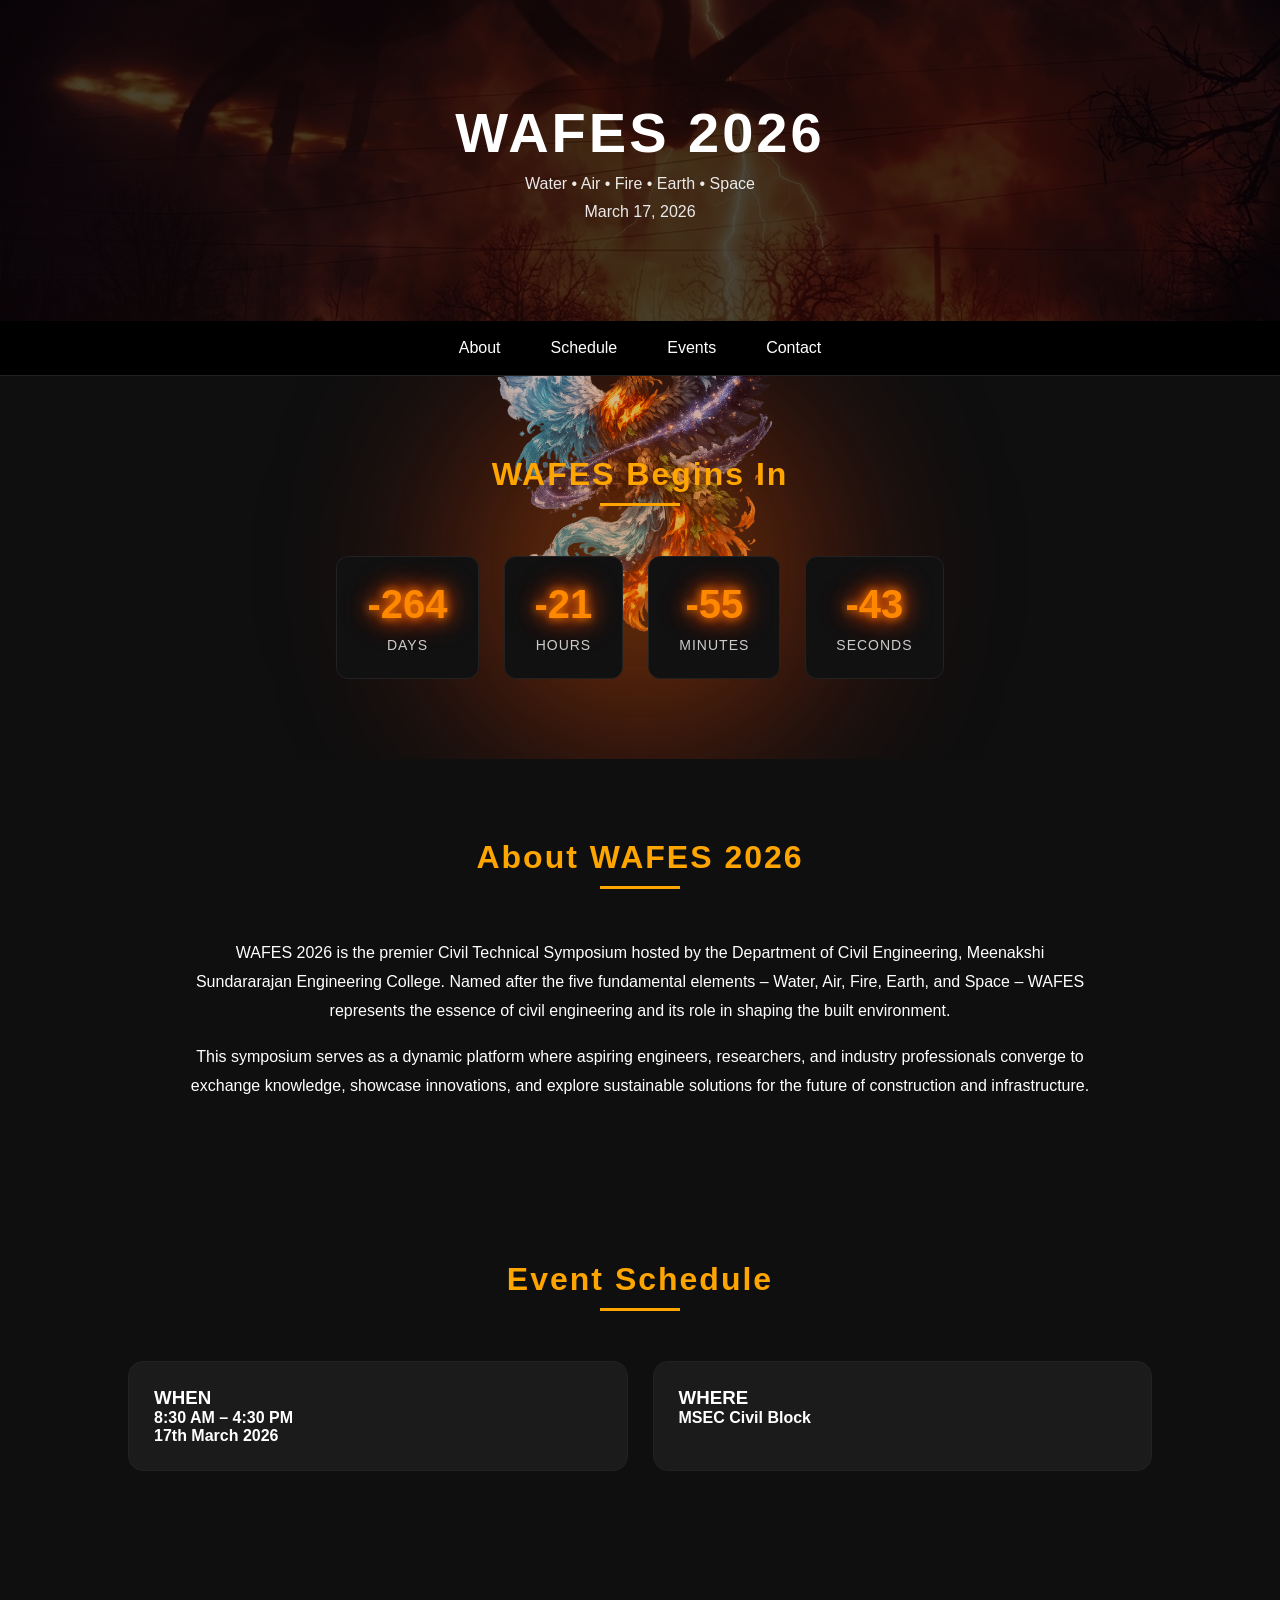
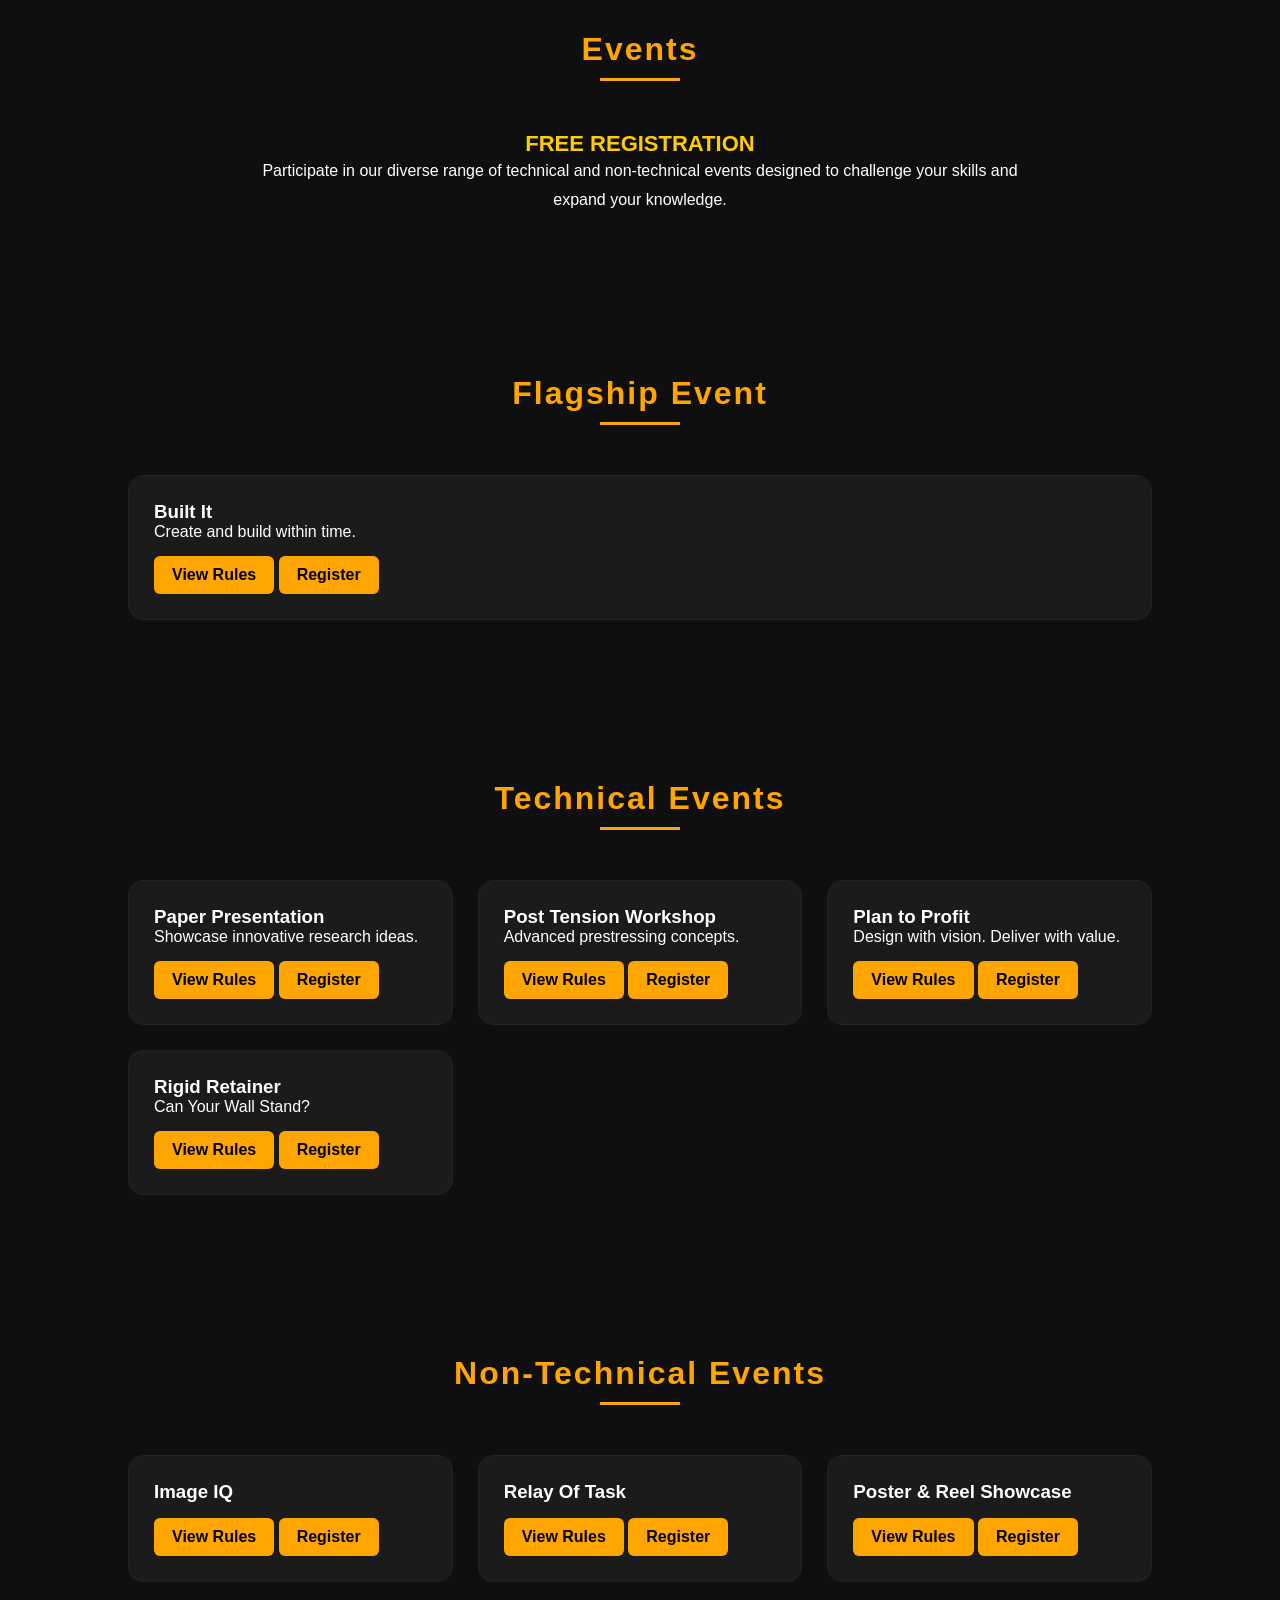
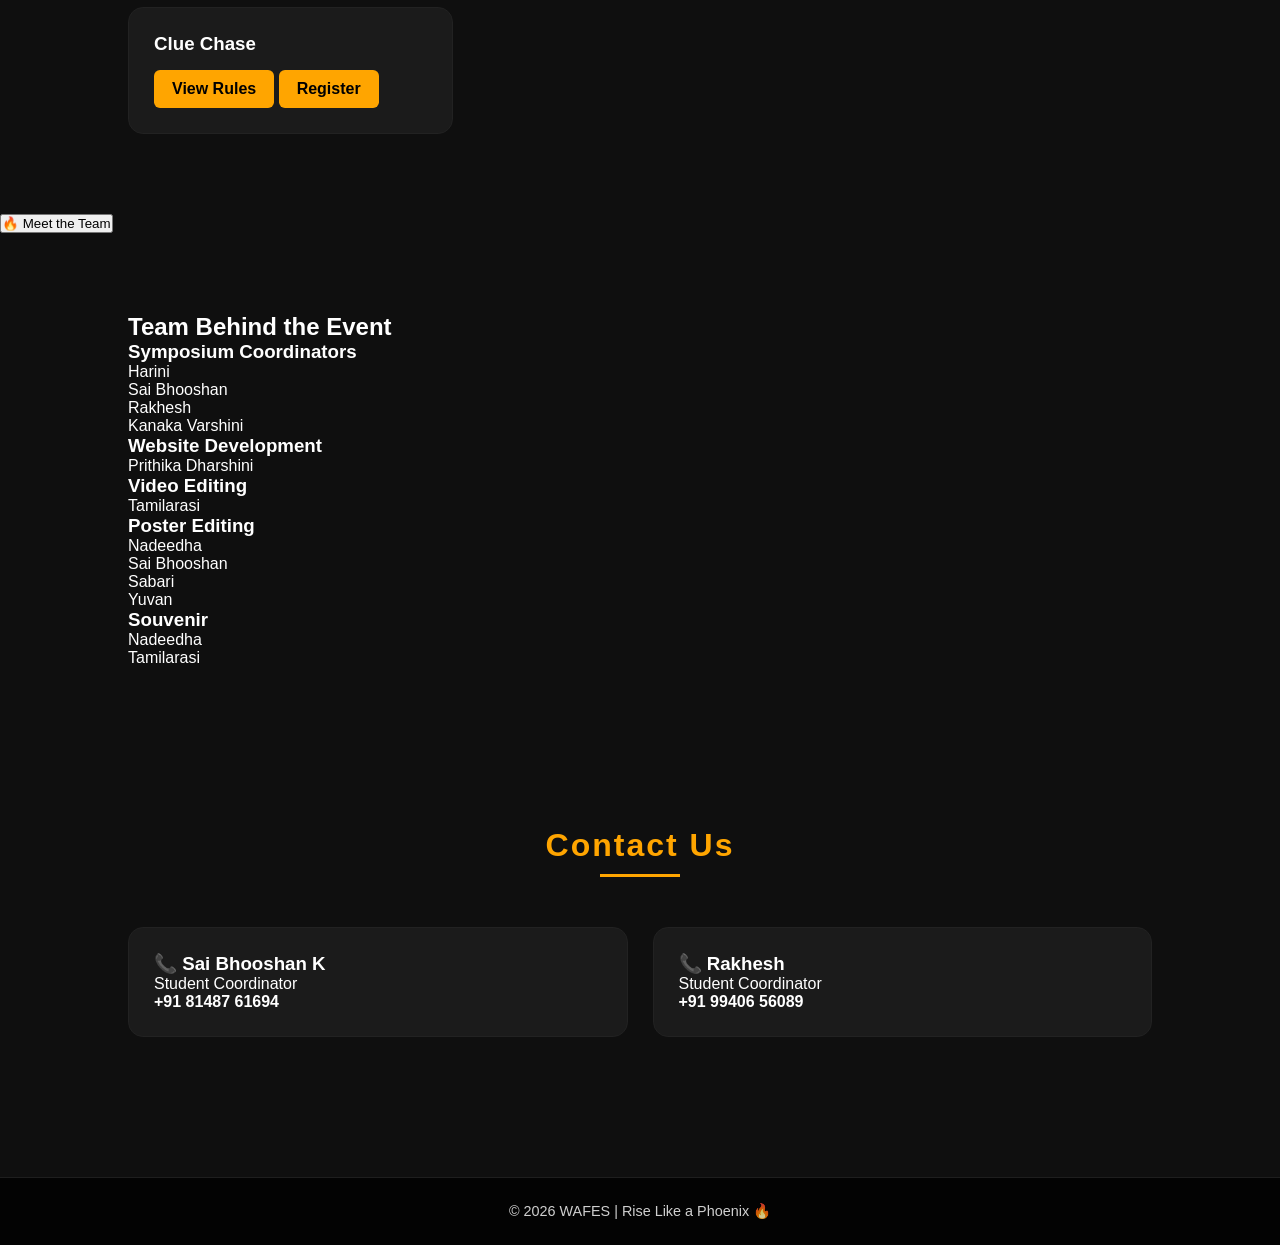
==== commit 5633f6a2: "Update index.html" ====
--- a/index.html
+++ b/index.html
@@ -198,7 +198,57 @@
 </div>
 </section>
 
-
+<div class="team-button">
+    <button onclick="toggleTeam()">🔥 Meet the Team</button>
+</div>
+
+<section id="teamSection" class="team-section">
+
+<h2>Team Behind the Event</h2>
+
+<div class="team-grid">
+
+<div>
+<h3>Symposium Coordinators</h3>
+<p>
+Harini<br>
+Sai Bhooshan<br>
+Rakhesh<br>
+Kanaka Varshini
+</p>
+</div>
+
+<div>
+<h3>Website Development</h3>
+<p>Prithika Dharshini</p>
+</div>
+
+<div>
+<h3>Video Editing</h3>
+<p>Tamilarasi</p>
+</div>
+
+<div>
+<h3>Poster Editing</h3>
+<p>
+Nadeedha<br>
+Sai Bhooshan<br>
+Sabari<br>
+Yuvan
+</p>
+</div>
+
+<div>
+<h3>Souvenir</h3>
+<p>
+Nadeedha<br>
+Tamilarasi
+</p>
+</div>
+
+</div>
+
+</section>
 <!-- ================= CONTACT ================= -->
 
 <section id="contact">
@@ -250,6 +300,18 @@
 },1000);
 
 </script>
+<script>
+function toggleTeam() {
+let section = document.getElementById("teamSection");
+
+if(section.classList.contains("show")){
+section.classList.remove("show");
+}
+else{
+section.classList.add("show");
+}
+}
+</script>
 </body>
 
 </html>
@@ -259,3 +321,4 @@
 
 
 
+
--- a/style.css
+++ b/style.css
@@ -2,7 +2,7 @@
     margin: 0;
     padding: 0;
     box-sizing: border-box;
-    font-family: 'Bebas Neue', sans-serif;
+    font-family: 'Segoe UI', sans-serif;
     scroll-behavior: smooth;
 }
 
@@ -16,7 +16,14 @@
 header {
     text-align: center;
     padding: 100px 20px;
-    background: linear-gradient(90deg, #ff4500, #ff8800);
+
+    background:
+    linear-gradient(rgba(0,0,0,0.7), rgba(0,0,0,0.7)),
+    url("mindflayer.png");
+
+    background-size: cover;
+    background-position: center;
+
     position: relative;
     overflow: hidden;
 }
@@ -31,7 +38,6 @@
     margin-top: 10px;
     opacity: 0.9;
 }
-
 /* ================= NAV ================= */
 
 nav {
@@ -360,46 +366,6 @@
 --main-orange:#ff7a00;
 }
 
-/* glowing titles */
-
-h1,h2{
-color:var(--main-orange);
-text-shadow:
-0 0 5px var(--main-orange),
-0 0 15px var(--main-orange),
-0 0 30px var(--main-orange);
-}
-
-/* glowing buttons */
-
-button,
-.register-btn,
-.back-btn{
-
-background:var(--main-orange);
-color:black;
-border:none;
-padding:12px 25px;
-font-weight:bold;
-border-radius:6px;
-
-box-shadow:
-0 0 10px var(--main-orange),
-0 0 25px var(--main-orange);
-
-transition:0.3s;
-}
-
-button:hover,
-.register-btn:hover,
-.back-btn:hover{
-
-transform:scale(1.05);
-
-box-shadow:
-0 0 20px var(--main-orange),
-0 0 40px var(--main-orange);
-
-}
-
-
+
+
+
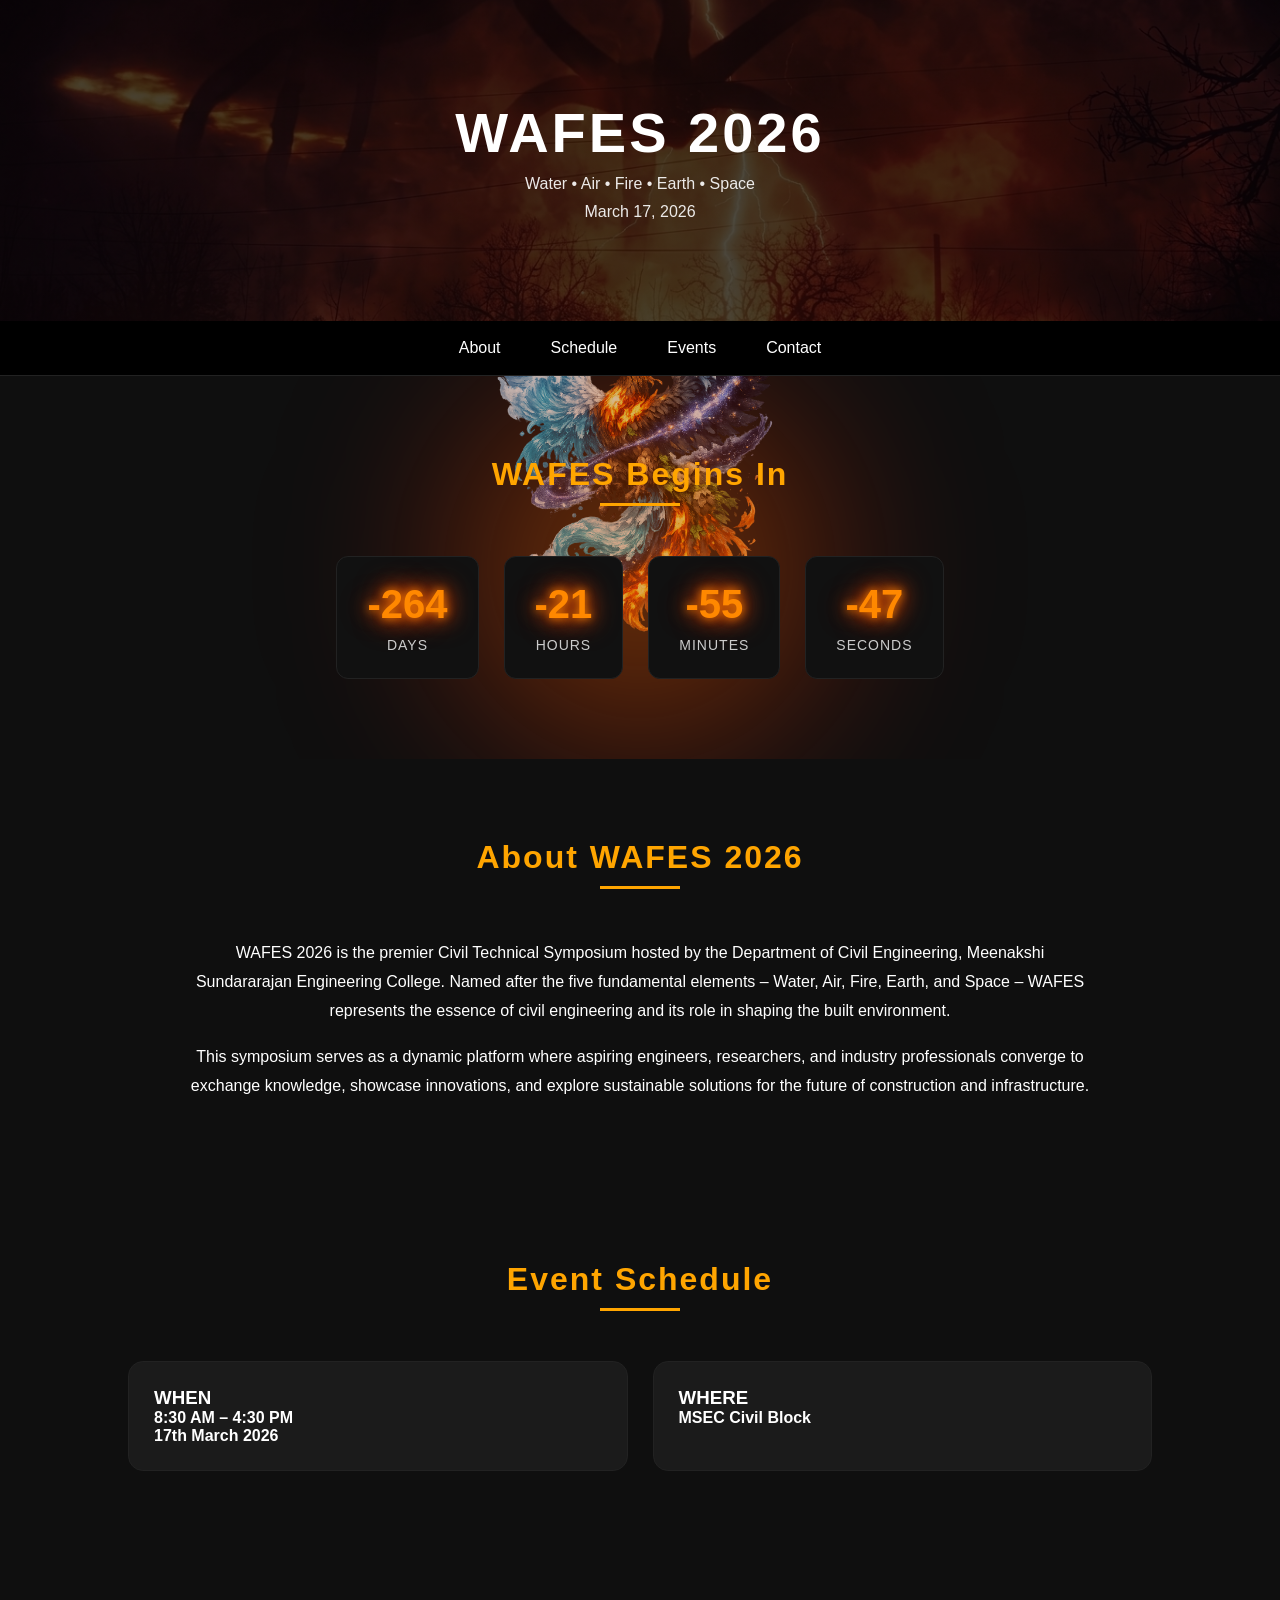
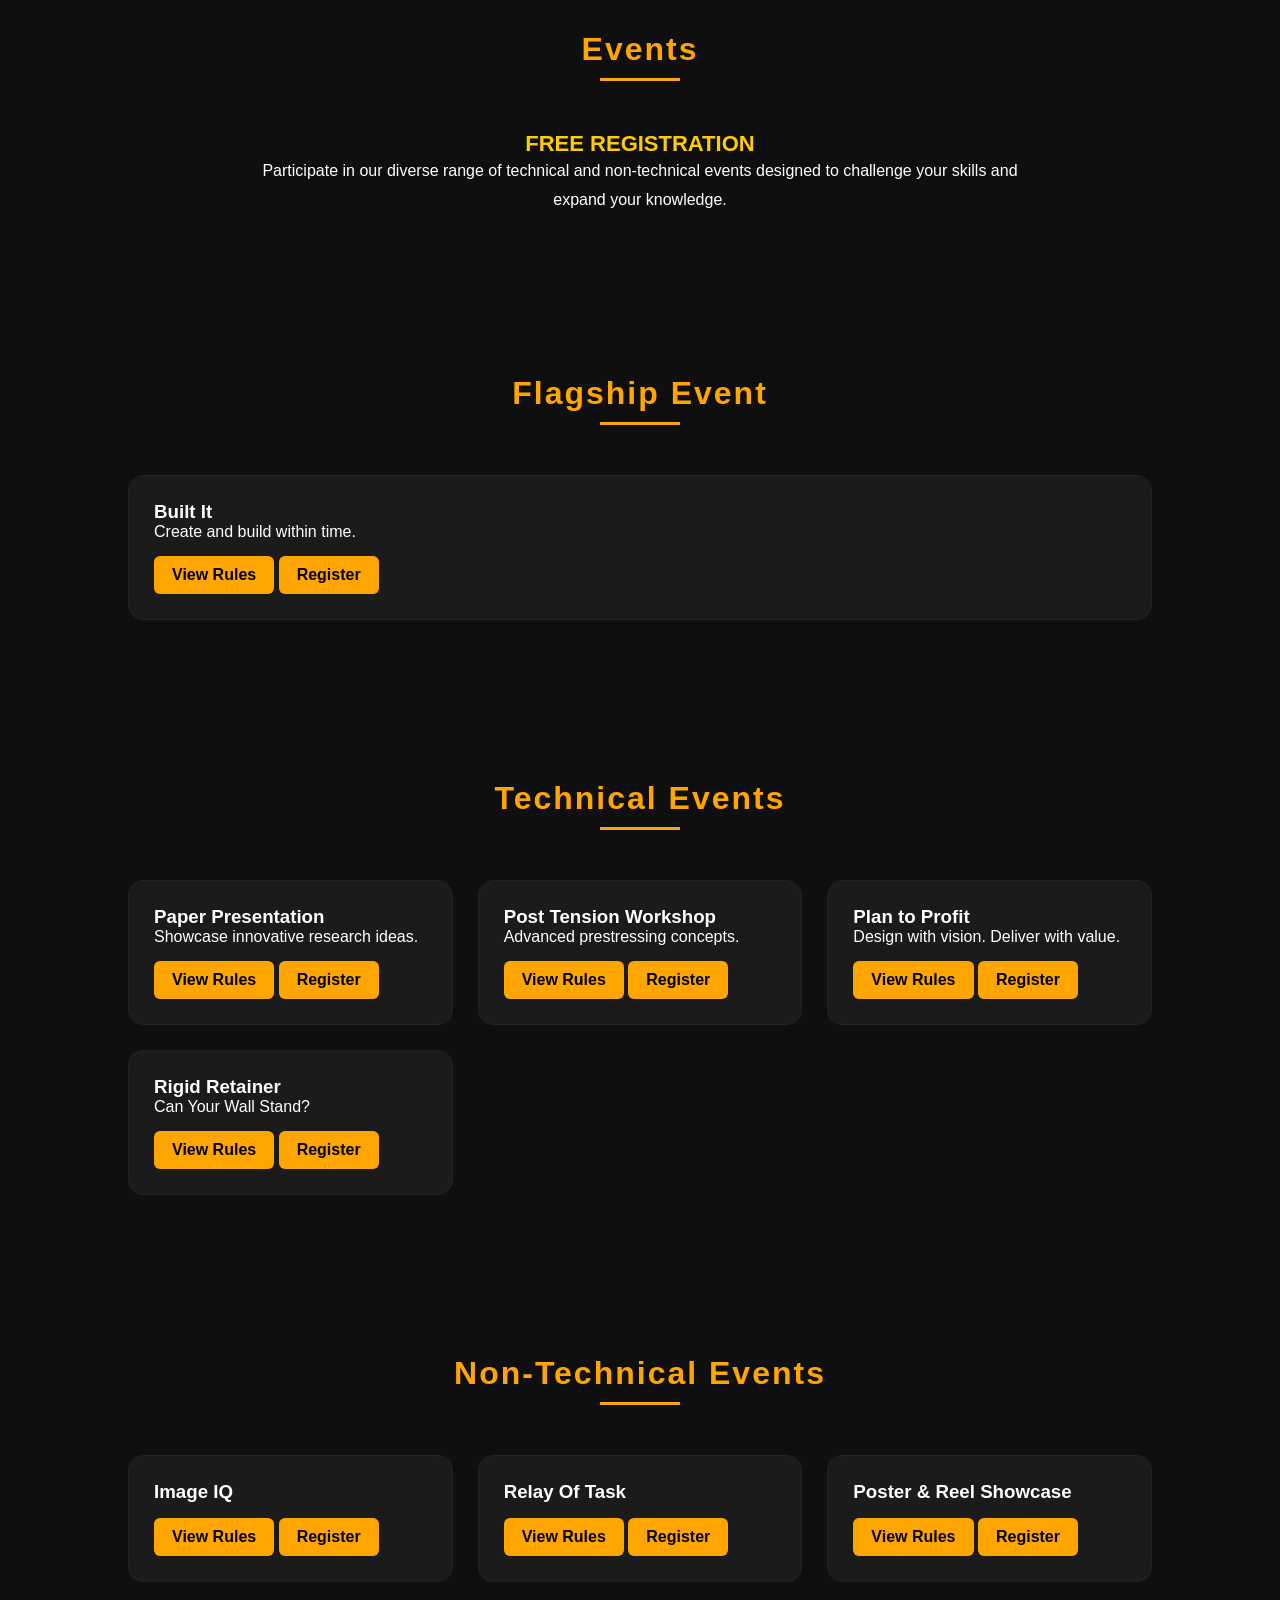
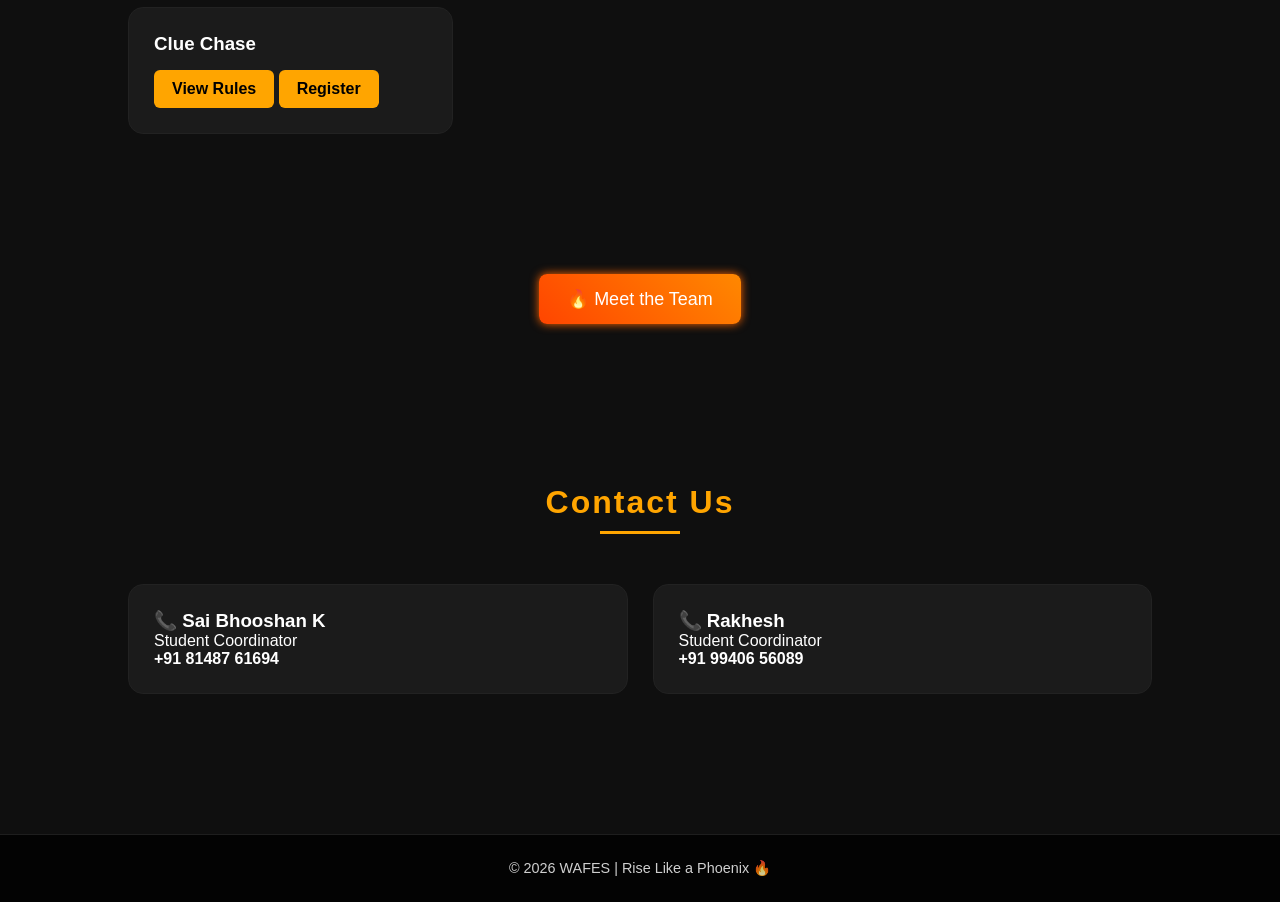
==== commit 261c3fc7: "Update index.html" ====
--- a/index.html
+++ b/index.html
@@ -224,6 +224,12 @@
 </div>
 
 <div>
+<h3>Event Commitee</h3>
+<p>Syed Mohammad Abdul Ahad</p>
+<p>Siva Rosan</p>
+</div>
+
+<div>
 <h3>Video Editing</h3>
 <p>Tamilarasi</p>
 </div>
@@ -322,3 +328,4 @@
 
 
 
+
--- a/style.css
+++ b/style.css
@@ -25,7 +25,7 @@
     background-position: center;
 
     position: relative;
-    overflow: hidden;
+    overflow:hidden;
 }
 
 header h1 {
@@ -309,6 +309,85 @@
 opacity:1;
 }
 }
+.team-button{
+text-align:center;
+margin:60px 0;
+}
+
+.team-button button{
+background:linear-gradient(45deg,#ff4500,#ff8800);
+border:none;
+padding:14px 28px;
+font-size:18px;
+color:white;
+border-radius:8px;
+cursor:pointer;
+transition:0.3s;
+box-shadow:0 0 10px #ff6600;
+}
+
+.team-button button:hover{
+transform:scale(1.08);
+box-shadow:0 0 20px #ff6600;
+}
+
+/* Hidden by default */
+
+.team-section{
+max-height:0;
+overflow:hidden;
+transition:max-height 0.6s ease;
+background:#111;
+margin:20px;
+border-radius:10px;
+padding:0 20px;
+}
+
+/* When opened */
+
+.team-section.show{
+max-height:800px;
+padding:30px;
+}
+
+.team-section h2{
+text-align:center;
+color:#ff8800;
+margin-bottom:25px;
+}
+
+/* Grid like Netflix cards */
+
+.team-grid{
+display:grid;
+grid-template-columns:repeat(auto-fit,minmax(200px,1fr));
+gap:20px;
+text-align:center;
+}
+
+.team-grid div{
+background:#1a1a1a;
+padding:20px;
+border-radius:8px;
+transition:0.3s;
+}
+
+.team-grid div:hover{
+transform:scale(1.05);
+box-shadow:0 0 15px rgba(255,120,0,0.6);
+}
+
+.team-grid h3{
+color:#ff8800;
+margin-bottom:10px;
+}
+
+
+
+
+
+
+
 /* MOBILE RESPONSIVE */
 
 @media (max-width:768px){
@@ -366,6 +445,3 @@
 --main-orange:#ff7a00;
 }
 
-
-
-
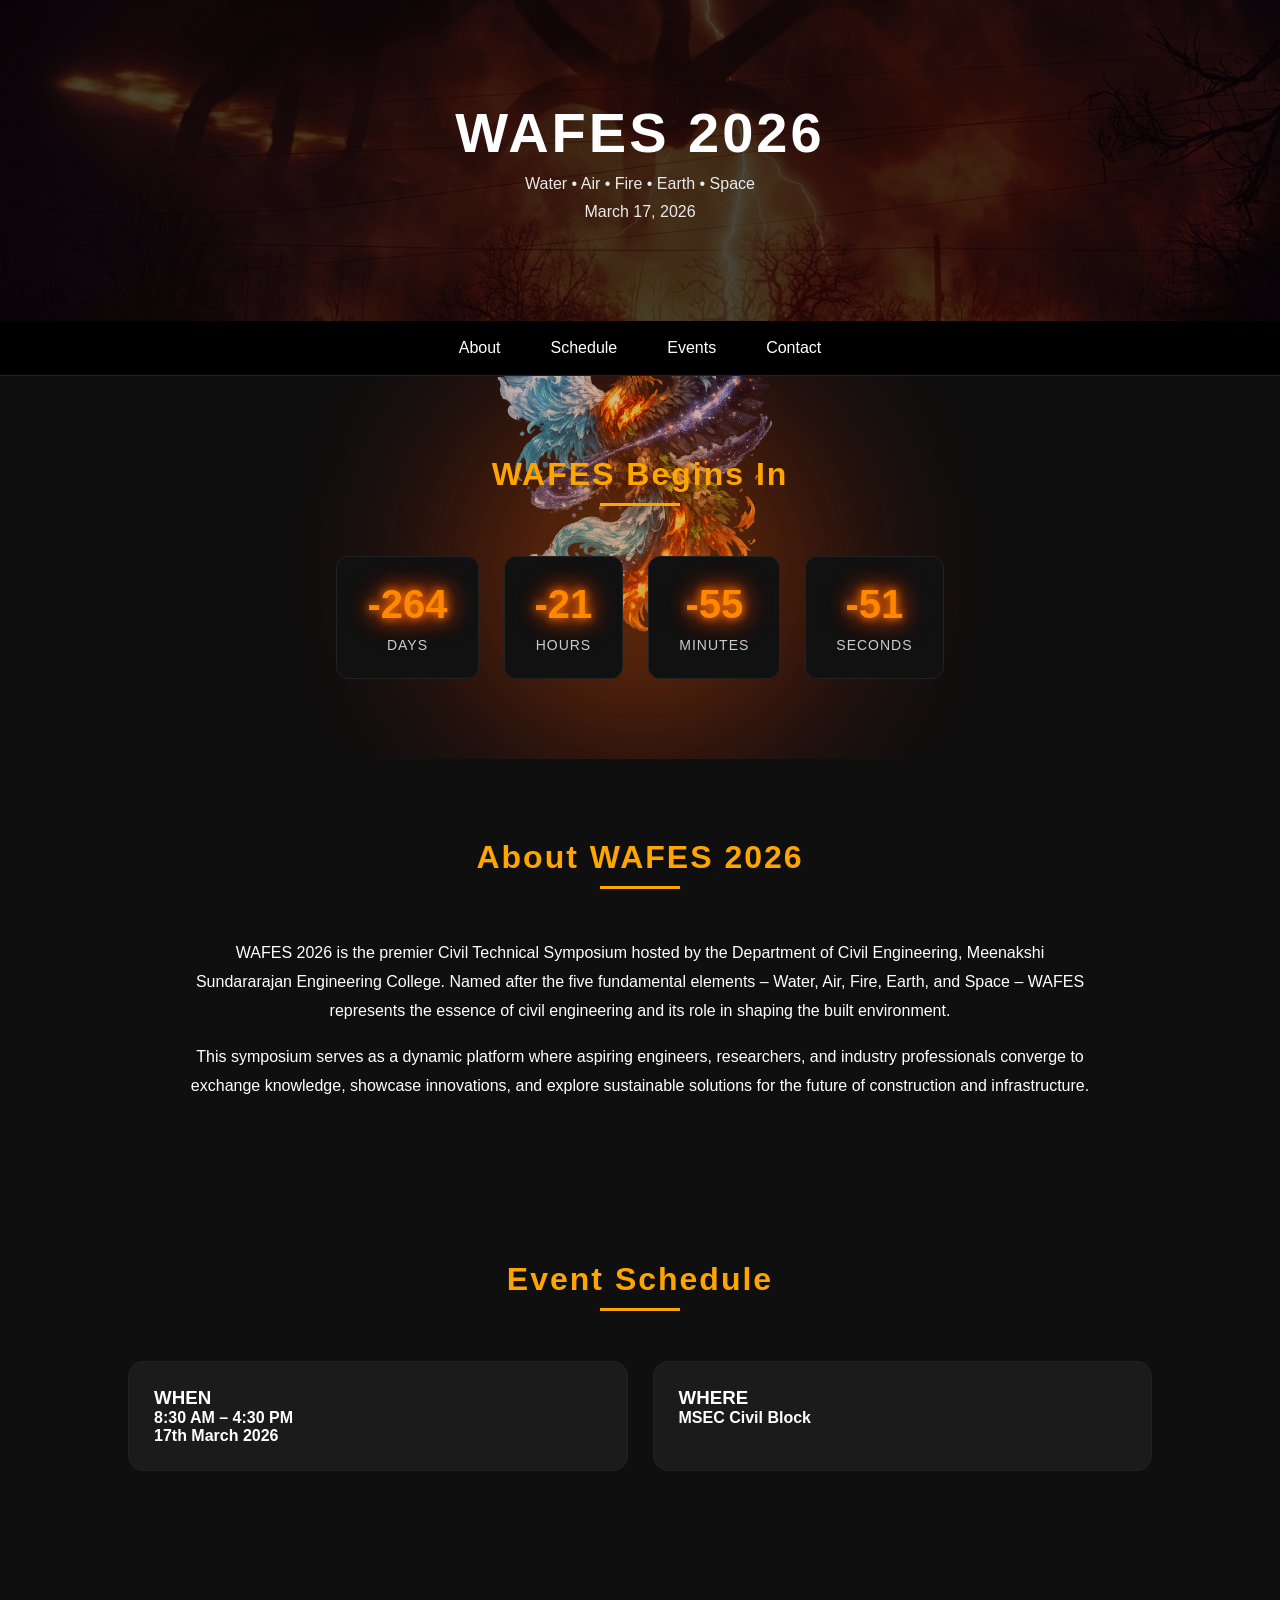
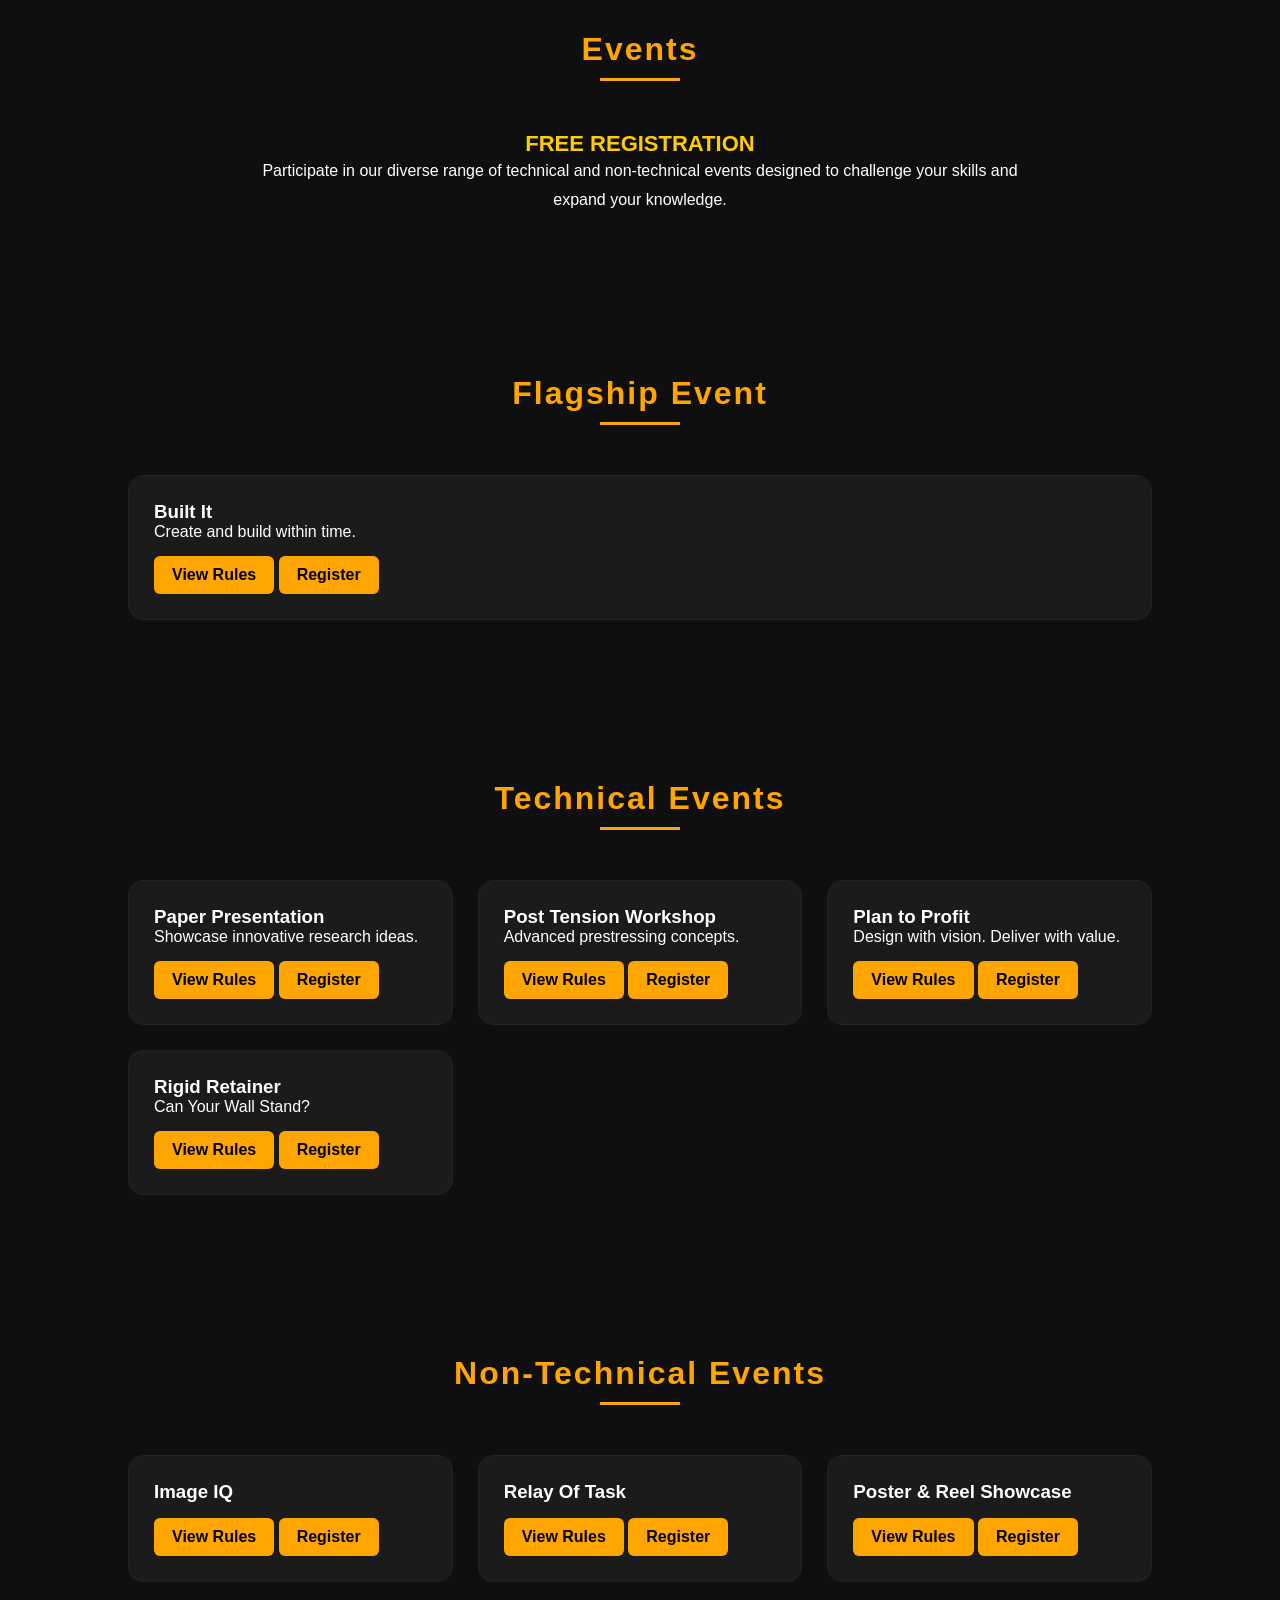
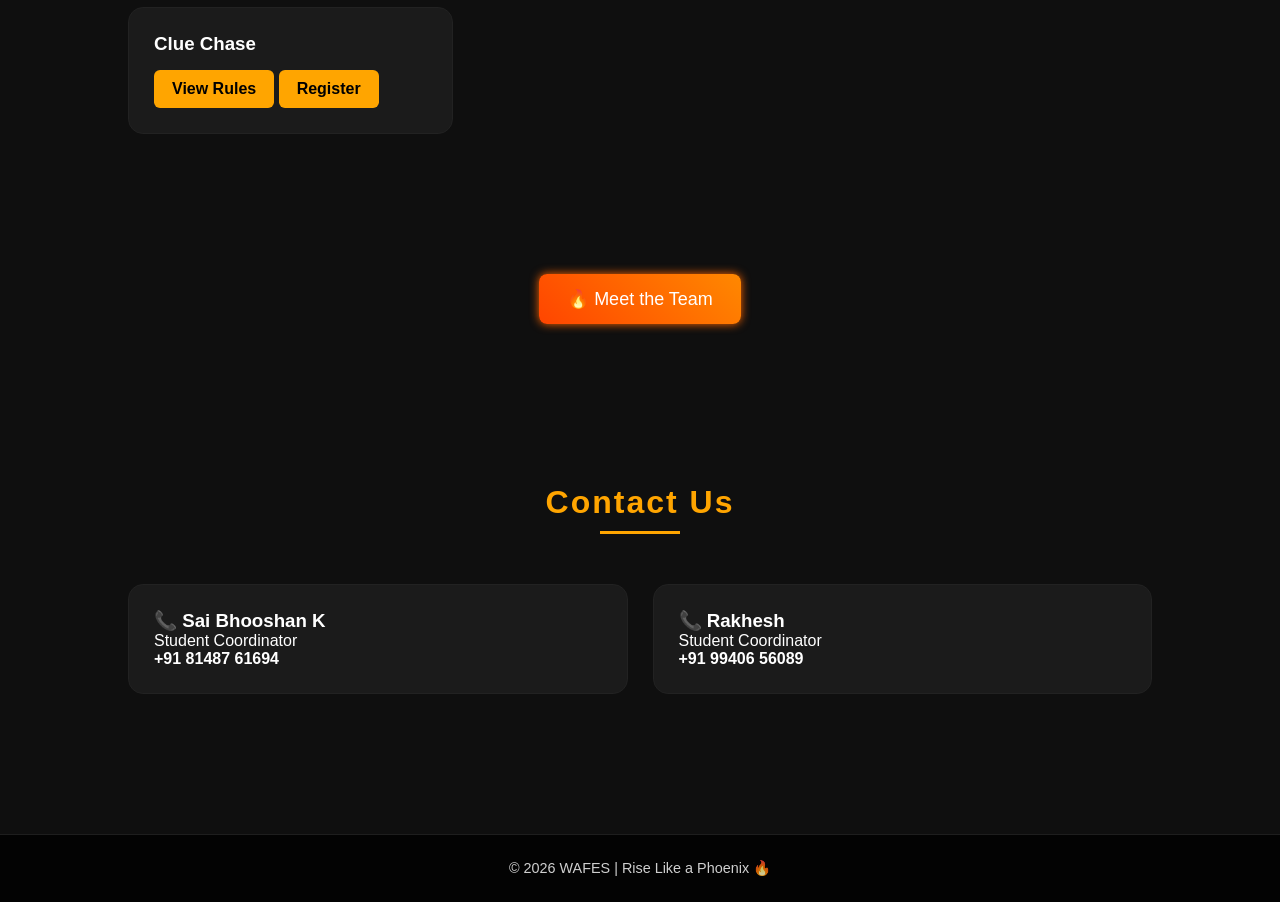
==== commit 799cce35: "Update index.html" ====
--- a/index.html
+++ b/index.html
@@ -224,7 +224,7 @@
 </div>
 
 <div>
-<h3>Event Commitee</h3>
+<h3>Event Committee</h3>
 <p>Syed Mohammad Abdul Ahad</p>
 <p>Siva Rosan</p>
 </div>
@@ -329,3 +329,4 @@
 
 
 
+
